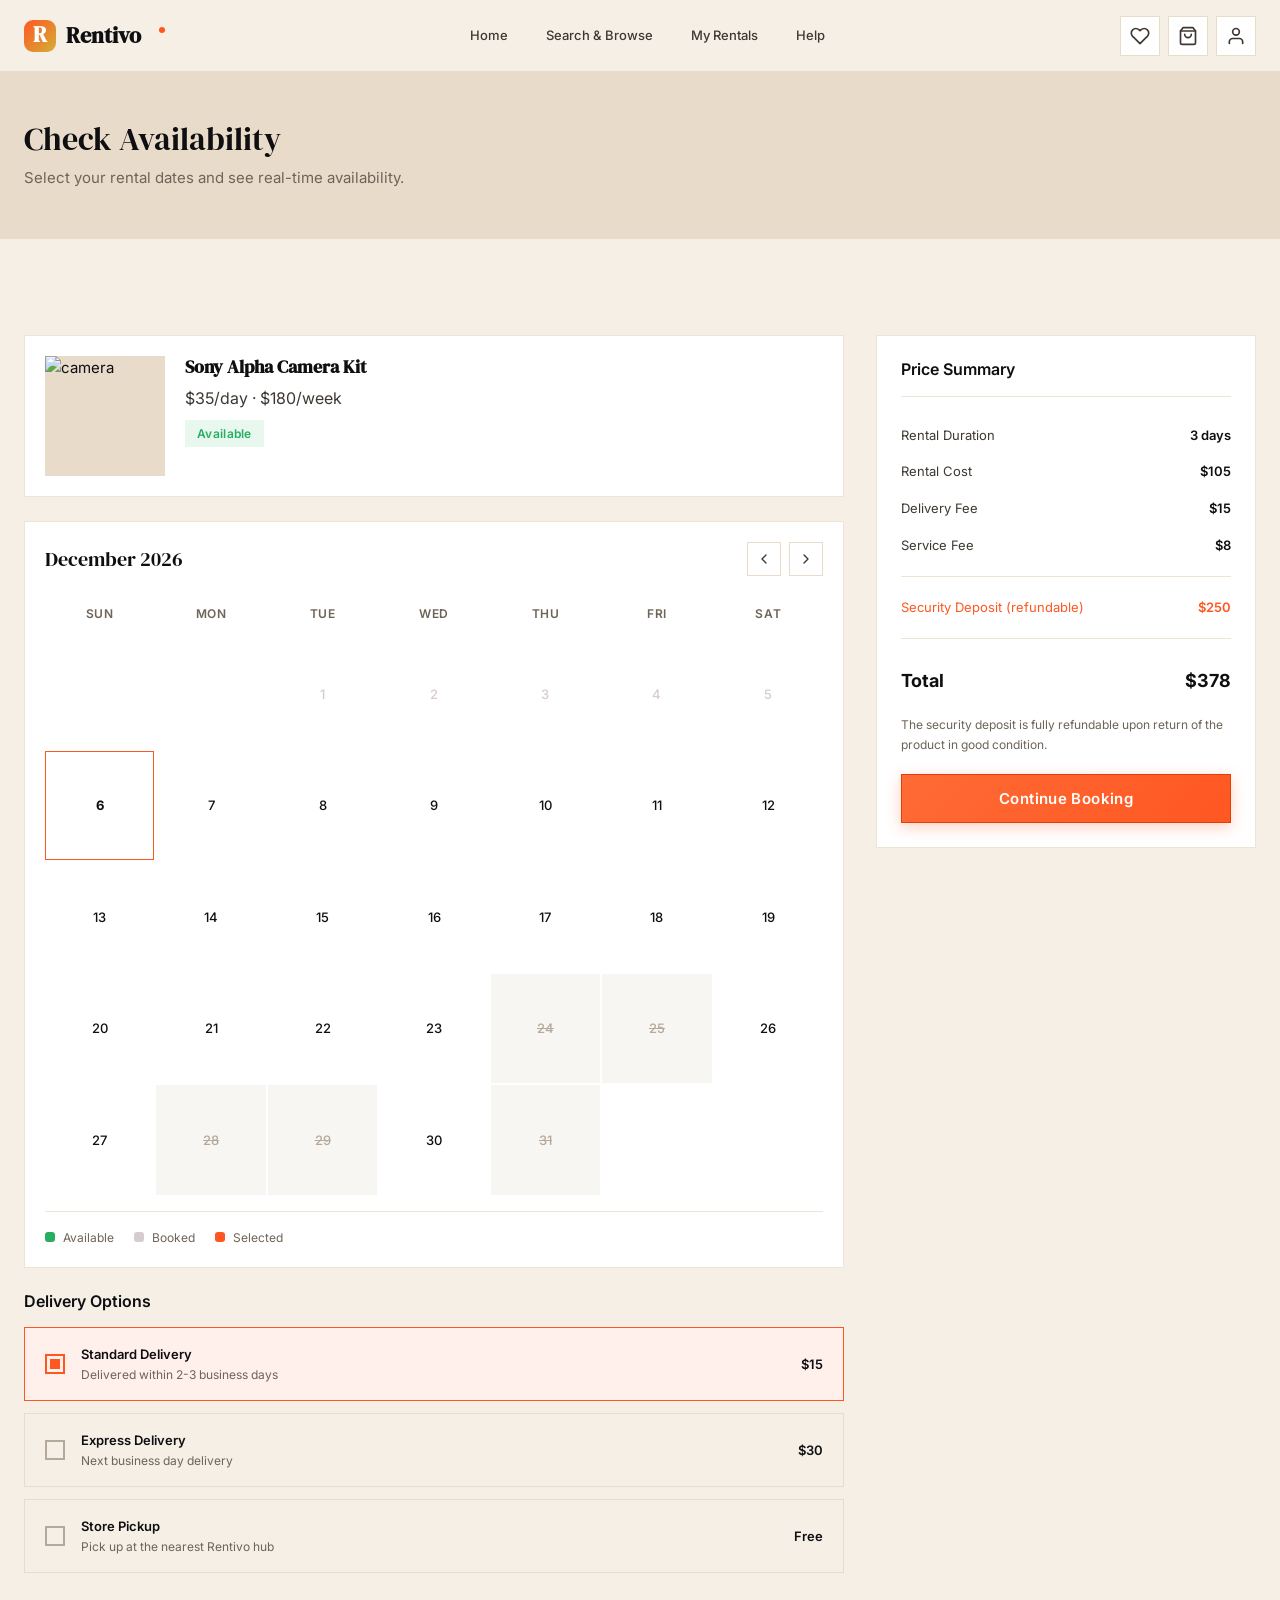
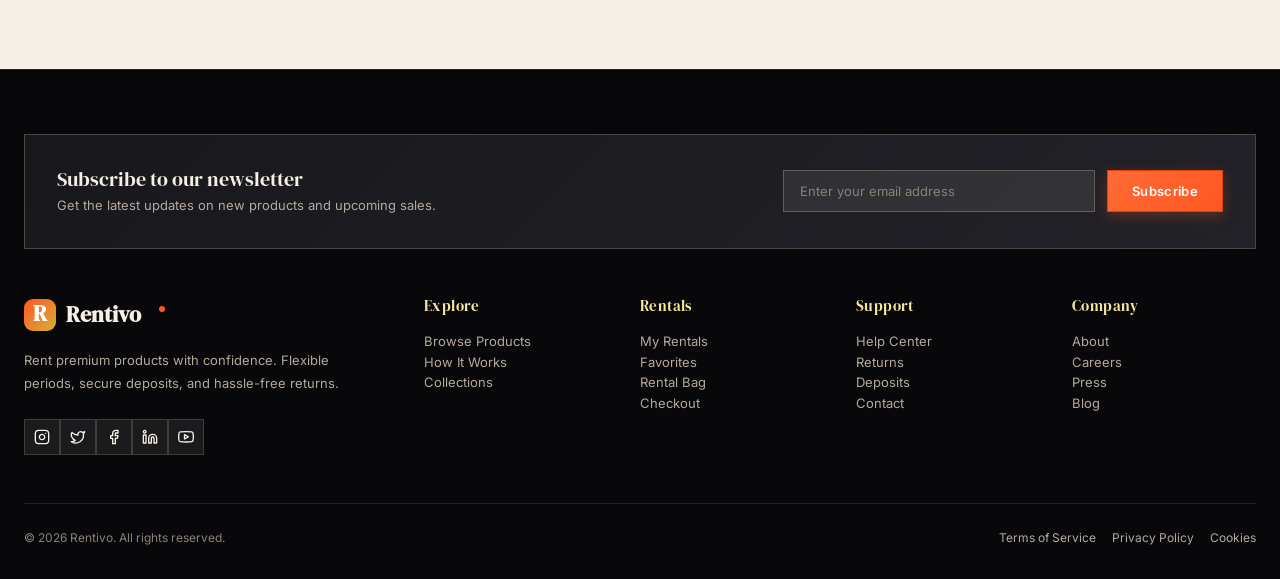
==== availability.html @ 4a952e3f "firstcreated" ====
<!DOCTYPE html>
<html lang="en">
<head>
  <meta charset="UTF-8">
  <meta name="viewport" content="width=device-width, initial-scale=1.0">
  <meta name="description" content="Check product availability and select your rental dates on Rentivo.">
  <title>Check Availability — Rentivo</title>
  <link rel="icon" type="image/svg+xml" href="assets/images/favicon.svg">
  <link rel="stylesheet" href="assets/css/style.css">
  <link rel="stylesheet" href="assets/css/dark-mode.css">
  <link rel="stylesheet" href="assets/css/rtl.css">
</head>
<body data-page="availability">

  <header class="header" id="mainHeader">
    <div class="container header__inner">
      <a href="index.html" class="header__logo" id="headerLogo"></a>
      <nav class="header__nav">
        <a href="index.html" class="header__nav-link">Home</a>
        <a href="browse.html" class="header__nav-link">Search & Browse</a>
        <a href="my-rentals.html" class="header__nav-link">My Rentals</a>
        <a href="help.html" class="header__nav-link">Help</a>
      </nav>
      <div class="header__actions">
        <a href="favorites.html" class="header__action-btn" title="Favorites" id="headerFav"><span class="header__badge fav-count" style="display:none">0</span></a>
        <a href="cart.html" class="header__action-btn" title="Rental Bag" id="headerBag"><span class="header__badge bag-count" style="display:none">0</span></a>
        <a href="profile.html" class="header__action-btn" title="Profile" id="headerProfile"></a>
        <button class="header__mobile-toggle" id="mobileMenuToggle"></button>
      </div>
    </div>
  </header>

  <div class="mobile-menu" id="mobileMenu">
    <nav class="mobile-menu__nav">
      <a href="index.html" class="mobile-menu__link">
        <span class="mobile-menu__icon" id="mobNavHome"></span> Home
      </a>
      <a href="browse.html" class="mobile-menu__link">
        <span class="mobile-menu__icon" id="mobNavBrowse"></span> Search & Browse
      </a>
      <a href="my-rentals.html" class="mobile-menu__link">
        <span class="mobile-menu__icon" id="mobNavRentals"></span> My Rentals
      </a>
      <a href="favorites.html" class="mobile-menu__link">
        <span class="mobile-menu__icon" id="mobNavFav"></span> Favorites
        <span class="mobile-menu__badge fav-count" style="display:none">0</span>
      </a>
      <a href="cart.html" class="mobile-menu__link">
        <span class="mobile-menu__icon" id="mobNavCart"></span> Rental Bag
        <span class="mobile-menu__badge bag-count" style="display:none">0</span>
      </a>
      <a href="help.html" class="mobile-menu__link">
        <span class="mobile-menu__icon" id="mobNavHelp"></span> Help
      </a>
    </nav>
    <div class="mobile-menu__divider"></div>
    <div class="mobile-menu__footer">
      <a href="profile.html" class="btn btn--outline btn--full mobile-menu__action-btn">
        <span id="mobBtnProfile"></span> My Account
      </a>
      <div class="mobile-menu__quick-actions">
        <a href="favorites.html" class="btn btn--secondary btn--full mobile-menu__action-btn">
          <span id="mobBtnFav"></span> Favorites
        </a>
        <a href="cart.html" class="btn btn--primary btn--full mobile-menu__action-btn">
          <span id="mobBtnBag"></span> Rental Bag
        </a>
      </div>
    </div>
  </div>

  <div class="search-overlay" id="searchOverlay">
    <div class="search-overlay__content">
      <div class="search-overlay__input-wrap">
        <span id="searchIcon"></span>
        <input type="text" placeholder="Search products..." class="search-overlay__input">
        <button data-search-close id="searchClose"></button>
      </div>
      <div class="search-overlay__results"></div>
    </div>
  </div>

  <section class="page-title-section">
    <div class="container">
      <h1 class="page-title">Check Availability</h1>
      <p class="page-subtitle">Select your rental dates and see real-time availability.</p>
    </div>
  </section>

  <section class="section-padding">
    <div class="container">
      <div class="availability-layout">
        <div>
          <!-- Selected Product -->
          <div class="availability-product">
            <div class="availability-product__image" id="avProductImage"></div>
            <div class="availability-product__info">
              <h2 class="availability-product__name">Sony Alpha Camera Kit</h2>
              <p class="availability-product__price">$35/day · $180/week</p>
              <span class="badge badge--available" style="margin-top: var(--space-2);">Available</span>
            </div>
          </div>

          <!-- Calendar -->
          <div class="calendar" id="availabilityCalendar"></div>

          <!-- Delivery Options -->
          <div style="margin-top: var(--space-6);">
            <h3 style="font-family: var(--font-body); font-size: var(--fs-md); font-weight: 600; margin-bottom: var(--space-4);">Delivery Options</h3>
            <div class="delivery-options">
              <div class="delivery-option-card active" onclick="this.parentElement.querySelectorAll('.delivery-option-card').forEach(c=>c.classList.remove('active')); this.classList.add('active');">
                <div class="delivery-option-card__radio"></div>
                <div class="delivery-option-card__info">
                  <div class="delivery-option-card__name">Standard Delivery</div>
                  <div class="delivery-option-card__desc">Delivered within 2-3 business days</div>
                </div>
                <div class="delivery-option-card__price">$15</div>
              </div>
              <div class="delivery-option-card" onclick="this.parentElement.querySelectorAll('.delivery-option-card').forEach(c=>c.classList.remove('active')); this.classList.add('active');">
                <div class="delivery-option-card__radio"></div>
                <div class="delivery-option-card__info">
                  <div class="delivery-option-card__name">Express Delivery</div>
                  <div class="delivery-option-card__desc">Next business day delivery</div>
                </div>
                <div class="delivery-option-card__price">$30</div>
              </div>
              <div class="delivery-option-card" onclick="this.parentElement.querySelectorAll('.delivery-option-card').forEach(c=>c.classList.remove('active')); this.classList.add('active');">
                <div class="delivery-option-card__radio"></div>
                <div class="delivery-option-card__info">
                  <div class="delivery-option-card__name">Store Pickup</div>
                  <div class="delivery-option-card__desc">Pick up at the nearest Rentivo hub</div>
                </div>
                <div class="delivery-option-card__price">Free</div>
              </div>
            </div>
          </div>
        </div>

        <!-- Price Summary -->
        <div class="price-summary">
          <h3 class="price-summary__title">Price Summary</h3>
          <div class="price-summary__row">
            <span class="price-summary__row--label">Rental Duration</span>
            <span class="price-summary__row--value" id="avDuration">3 days</span>
          </div>
          <div class="price-summary__row">
            <span class="price-summary__row--label">Rental Cost</span>
            <span class="price-summary__row--value" id="avRental">$105</span>
          </div>
          <div class="price-summary__row">
            <span class="price-summary__row--label">Delivery Fee</span>
            <span class="price-summary__row--value">$15</span>
          </div>
          <div class="price-summary__row">
            <span class="price-summary__row--label">Service Fee</span>
            <span class="price-summary__row--value">$8</span>
          </div>
          <div class="price-summary__divider"></div>
          <div class="price-summary__row price-summary__row--deposit">
            <span>Security Deposit (refundable)</span>
            <span class="price-summary__row--value" id="avDeposit">$250</span>
          </div>
          <div class="price-summary__divider"></div>
          <div class="price-summary__row price-summary__row--total">
            <span>Total</span>
            <span id="avTotal">$378</span>
          </div>
          <p class="price-summary__note">The security deposit is fully refundable upon return of the product in good condition.</p>
          <a href="booking.html" class="btn btn--primary btn--full btn--lg">Continue Booking</a>
        </div>
      </div>
    </div>
  </section>

  <footer class="footer">
    <div class="container">
      <div class="footer__newsletter">
        <div>
          <h3 class="footer__newsletter-title">Subscribe to our newsletter</h3>
          <p class="footer__newsletter-text">Get the latest updates on new products and upcoming sales.</p>
        </div>
        <form class="footer__newsletter-form" onsubmit="handleNewsletterSubmit(event)">
          <input type="email" class="footer__newsletter-input" id="newsletterEmail" placeholder="Enter your email address" required>
          <button type="submit" class="btn btn--primary">Subscribe</button>
        </form>
      </div>

      <div class="footer__grid">
        <div class="footer__brand-col">
          <div class="footer__logo-text" id="footerLogo"></div>
          <p class="footer__tagline">Rent premium products with confidence. Flexible periods, secure deposits, and hassle-free returns.</p>
          <div class="footer__socials">
            <a href="#" class="footer__social-btn" aria-label="Instagram" id="socialInstagram"></a>
            <a href="#" class="footer__social-btn" aria-label="Twitter" id="socialTwitter"></a>
            <a href="#" class="footer__social-btn" aria-label="Facebook" id="socialFacebook"></a>
            <a href="#" class="footer__social-btn" aria-label="LinkedIn" id="socialLinkedin"></a>
            <a href="#" class="footer__social-btn" aria-label="YouTube" id="socialYoutube"></a>
          </div>
        </div>
        <div>
          <h4 class="footer__col-title">Explore</h4>
          <div class="footer__links">
            <a href="browse.html" class="footer__link">Browse Products</a>
            <a href="index.html" class="footer__link">How It Works</a>
            <a href="index.html" class="footer__link">Collections</a>
          </div>
        </div>
        <div>
          <h4 class="footer__col-title">Rentals</h4>
          <div class="footer__links">
            <a href="my-rentals.html" class="footer__link">My Rentals</a>
            <a href="favorites.html" class="footer__link">Favorites</a>
            <a href="cart.html" class="footer__link">Rental Bag</a>
            <a href="checkout.html" class="footer__link">Checkout</a>
          </div>
        </div>
        <div>
          <h4 class="footer__col-title">Support</h4>
          <div class="footer__links">
            <a href="help.html" class="footer__link">Help Center</a>
            <a href="help.html" class="footer__link">Returns</a>
            <a href="help.html" class="footer__link">Deposits</a>
            <a href="help.html" class="footer__link">Contact</a>
          </div>
        </div>
        <div>
          <h4 class="footer__col-title">Company</h4>
          <div class="footer__links">
            <a href="#" class="footer__link">About</a>
            <a href="#" class="footer__link">Careers</a>
            <a href="#" class="footer__link">Press</a>
            <a href="#" class="footer__link">Blog</a>
          </div>
        </div>
      </div>
      <div class="footer__bottom">
        <span>&copy; 2026 Rentivo. All rights reserved.</span>
        <div class="footer__bottom-links">
          <a href="#">Terms of Service</a>
          <a href="#">Privacy Policy</a>
          <a href="#">Cookies</a>
        </div>
      </div>
    </div>
  </footer>

  <script src="assets/js/main.js"></script>
  <script>
    document.getElementById('headerLogo').innerHTML = getRentivoLogo();
    document.getElementById('headerFav').insertAdjacentHTML('afterbegin', ICONS.heart);
    document.getElementById('headerBag').insertAdjacentHTML('afterbegin', ICONS.bag);
    document.getElementById('headerProfile').innerHTML = ICONS.user;
    document.getElementById('mobileMenuToggle').innerHTML = ICONS.menu;
    document.getElementById('searchIcon').innerHTML = ICONS.search;
    document.getElementById('searchClose').innerHTML = ICONS.x;
    document.getElementById('footerLogo').innerHTML = getRentivoLogo(true);
    const socInsta = document.getElementById('socialInstagram'); if(socInsta) socInsta.innerHTML = ICONS.instagram;
    const socTwit = document.getElementById('socialTwitter'); if(socTwit) socTwit.innerHTML = ICONS.twitter;
    const socFb = document.getElementById('socialFacebook'); if(socFb) socFb.innerHTML = ICONS.facebook;
    const socLinked = document.getElementById('socialLinkedin'); if(socLinked) socLinked.innerHTML = ICONS.linkedin;
    const socYt = document.getElementById('socialYoutube'); if(socYt) socYt.innerHTML = ICONS.youtube;
    document.getElementById('avProductImage').innerHTML = getProductSVG('camera', 120);
  </script>
</body>
</html>
---- assets/css/style.css ----
/* ============================================
   RENTIVO — Product Rental Platform
   Design System & Complete Styles
   ============================================ */

/* ── Google Fonts ── */
@import url('https://fonts.googleapis.com/css2?family=DM+Serif+Display:ital@0;1&family=Inter:wght@300;400;500;600;700;800&display=swap');

/* ── CSS Custom Properties ── */
:root {
  /* ── 1. CARDBOARD (Kraft Paper / Warm Sand Tones) ── */
  --cardboard: #d8c3a5;
  --cardboard-light: #f5efe6;
  --cardboard-medium: #e8dbc9;
  --cardboard-dark: #bca484;
  --cardboard-accent: #9d8360;

  /* ── 2. GOLD (Luxury Metallic Gold & Warm Accents) ── */
  --gold: #d4af37;
  --gold-light: #f7e69f;
  --gold-medium: #e5c158;
  --gold-dark: #b8860b;
  --gold-soft: #fcf6e6;
  --gold-glow: rgba(212, 175, 55, 0.28);
  --gold-gradient: linear-gradient(135deg, #d4af37 0%, #f7e07b 50%, #b8860b 100%);

  /* ── 3. BLACK (Deep Onyx / Jet Obsidian Black) ── */
  --black: #0f0f12;
  --black-rich: #08080a;
  --black-soft: #18181c;
  --black-medium: #222228;
  --charcoal: #2c2c34;

  /* ── 4. ORANGE (Vibrant Rental Action & CTA Color) ── */
  --orange: #ff5722;
  --orange-light: #ff784e;
  --orange-dark: #e03e0b;
  --orange-soft: #fff0eb;
  --orange-glow: rgba(255, 87, 34, 0.28);
  --orange-gradient: linear-gradient(135deg, #ff6b35 0%, #ff5722 100%);

  /* ── Legacy Mappings (Maintains complete site architecture) ── */
  --navy: var(--black);
  --navy-light: var(--black-soft);
  --navy-medium: var(--black-medium);
  --ink: var(--black-rich);

  --cream: var(--cardboard-medium);
  --cream-light: var(--cardboard-light);
  --sand: var(--cardboard);
  --sand-dark: var(--cardboard-dark);

  --violet: var(--orange);
  --violet-light: var(--orange-light);
  --violet-muted: var(--gold);
  --violet-soft: var(--orange-soft);
  --indigo: var(--orange-dark);

  /* Supporting */
  --gray-50: #f8f6f3;
  --gray-100: #efeae4;
  --gray-200: #e5ded6;
  --gray-300: #d6cbd0;
  --gray-400: #b5a99c;
  --gray-500: #8c8072;
  --gray-600: #665b4f;
  --gray-700: #4a4137;
  --gray-800: #2b251f;
  --gray-900: #141210;
  --off-white: #fefdfb;
  --white: #ffffff;

  /* Status */
  --success: #27ae60;
  --success-bg: #e8f8ef;
  --warning: #f39c12;
  --warning-bg: #fef9e7;
  --danger: #e74c3c;
  --danger-bg: #fdedec;
  --info: #3498db;
  --info-bg: #ebf5fb;

  /* Semantic */
  --bg-primary: var(--cardboard-light);
  --bg-secondary: #ffffff;
  --bg-card: #ffffff;
  --bg-header: rgba(245, 239, 230, 0.96);
  --bg-footer: var(--black-rich);
  --bg-input: #ffffff;
  --bg-hover: var(--cardboard-medium);
  --bg-badge: var(--gold-soft);
  --bg-overlay: rgba(15, 15, 18, 0.75);

  --text-primary: var(--black);
  --text-secondary: #3e3832;
  --text-muted: #6e6458;
  --text-light: #948878;
  --text-inverse: var(--cardboard-light);
  --text-accent: var(--orange);
  --text-gold: var(--gold-dark);

  --border-color: var(--cardboard-medium);
  --border-light: rgba(216, 195, 165, 0.45);
  --border-accent: var(--gold);
  --border-orange: var(--orange);

  /* Typography */
  --font-body: 'Inter', -apple-system, BlinkMacSystemFont, 'Segoe UI', sans-serif;
  --font-heading: 'DM Serif Display', 'Georgia', serif;

  --fs-xs: 0.75rem;
  --fs-sm: 0.8125rem;
  --fs-base: 0.9375rem;
  --fs-md: 1rem;
  --fs-lg: 1.125rem;
  --fs-xl: 1.25rem;
  --fs-2xl: 1.5rem;
  --fs-3xl: 2rem;
  --fs-4xl: 2.5rem;
  --fs-5xl: 3.25rem;
  --fs-6xl: 4rem;

  --fw-light: 300;
  --fw-regular: 400;
  --fw-medium: 500;
  --fw-semibold: 600;
  --fw-bold: 700;
  --fw-extrabold: 800;

  --lh-tight: 1.2;
  --lh-snug: 1.35;
  --lh-normal: 1.6;
  --lh-relaxed: 1.75;

  --ls-tight: -0.02em;
  --ls-normal: 0;
  --ls-wide: 0.025em;
  --ls-wider: 0.05em;

  /* Spacing */
  --space-1: 0.25rem;
  --space-2: 0.5rem;
  --space-3: 0.75rem;
  --space-4: 1rem;
  --space-5: 1.25rem;
  --space-6: 1.5rem;
  --space-8: 2rem;
  --space-10: 2.5rem;
  --space-12: 3rem;
  --space-16: 4rem;
  --space-20: 5rem;
  --space-24: 6rem;
  --space-32: 8rem;

  /* Layout */
  --container-max: 1280px;
  --container-narrow: 960px;
  --container-wide: 1440px;
  --header-height: 72px;
  --sidebar-width: 280px;

  /* Shadows */
  --shadow-xs: 0 1px 2px rgba(26, 31, 54, 0.04);
  --shadow-sm: 0 2px 4px rgba(26, 31, 54, 0.06);
  --shadow-md: 0 4px 12px rgba(26, 31, 54, 0.08);
  --shadow-lg: 0 8px 24px rgba(26, 31, 54, 0.1);
  --shadow-xl: 0 16px 48px rgba(26, 31, 54, 0.12);
  --shadow-card: 0 2px 8px rgba(26, 31, 54, 0.06);
  --shadow-card-hover: 0 8px 24px rgba(26, 31, 54, 0.12);
  --shadow-button: 0 2px 8px rgba(108, 92, 231, 0.25);

  /* Radii */
  --radius-sm: 0px;
  --radius-md: 0px;
  --radius-lg: 0px;
  --radius-xl: 0px;
  --radius-2xl: 0px;
  --radius-full: 0px;

  /* Transitions */
  --transition-fast: 150ms ease;
  --transition-base: 250ms ease;
  --transition-slow: 400ms ease;
  --transition-spring: 500ms cubic-bezier(0.34, 1.56, 0.64, 1);

  /* Z-Index */
  --z-dropdown: 100;
  --z-sticky: 200;
  --z-overlay: 300;
  --z-modal: 400;
  --z-toast: 500;
}

/* ── Reset ── */
*,
*::before,
*::after {
  margin: 0;
  padding: 0;
  box-sizing: border-box;
}

html {
  scroll-behavior: smooth;
  -webkit-text-size-adjust: 100%;
  font-size: 16px;
}

body {
  font-family: var(--font-body);
  font-size: var(--fs-base);
  font-weight: var(--fw-regular);
  line-height: var(--lh-normal);
  color: var(--text-primary);
  background-color: var(--bg-primary);
  -webkit-font-smoothing: antialiased;
  -moz-osx-font-smoothing: grayscale;
  overflow-x: hidden;
  min-height: 100vh;
}

img {
  max-width: 100%;
  height: auto;
  display: block;
}

a {
  color: inherit;
  text-decoration: none;
  transition: color var(--transition-fast);
}

ul, ol {
  list-style: none;
}

button {
  cursor: pointer;
  border: none;
  background: none;
  font-family: inherit;
  font-size: inherit;
  color: inherit;
}

input, select, textarea {
  font-family: inherit;
  font-size: inherit;
  color: inherit;
  border: none;
  outline: none;
  background: none;
}

h1, h2, h3, h4, h5, h6 {
  font-family: var(--font-heading);
  font-weight: var(--fw-regular);
  line-height: var(--lh-tight);
  color: var(--text-primary);
}

/* ── Utilities ── */
.container {
  width: 100%;
  max-width: var(--container-max);
  margin: 0 auto;
  padding: 0 var(--space-6);
}

.container--narrow {
  max-width: var(--container-narrow);
}

.container--wide {
  max-width: var(--container-wide);
}

.sr-only {
  position: absolute;
  width: 1px;
  height: 1px;
  padding: 0;
  margin: -1px;
  overflow: hidden;
  clip: rect(0, 0, 0, 0);
  border: 0;
}

.flex { display: flex; }
.flex-col { flex-direction: column; }
.flex-wrap { flex-wrap: wrap; }
.items-center { align-items: center; }
.items-start { align-items: flex-start; }
.items-end { align-items: flex-end; }
.justify-center { justify-content: center; }
.justify-between { justify-content: space-between; }
.justify-end { justify-content: flex-end; }
.gap-1 { gap: var(--space-1); }
.gap-2 { gap: var(--space-2); }
.gap-3 { gap: var(--space-3); }
.gap-4 { gap: var(--space-4); }
.gap-6 { gap: var(--space-6); }
.gap-8 { gap: var(--space-8); }

.text-center { text-align: center; }
.text-right { text-align: right; }

.section-padding {
  padding: var(--space-24) 0;
}

.section-title {
  font-size: var(--fs-3xl);
  margin-bottom: var(--space-3);
  letter-spacing: var(--ls-tight);
}

.section-subtitle {
  font-family: var(--font-body);
  font-size: var(--fs-lg);
  color: var(--text-secondary);
  font-weight: var(--fw-regular);
  max-width: 560px;
}

.section-header {
  margin-bottom: var(--space-12);
}

.section-header.text-center .section-subtitle {
  margin: 0 auto;
}

/* ── Buttons ── */
.btn {
  display: inline-flex;
  align-items: center;
  justify-content: center;
  gap: var(--space-2);
  padding: var(--space-3) var(--space-6);
  font-weight: var(--fw-semibold);
  font-size: var(--fs-sm);
  line-height: 1;
  border-radius: var(--radius-md);
  transition: all var(--transition-base);
  white-space: nowrap;
  letter-spacing: var(--ls-wide);
  text-transform: none;
  position: relative;
  overflow: hidden;
}

.btn--primary {
  background: var(--orange-gradient);
  color: var(--white);
  border: 1px solid var(--orange-dark);
  box-shadow: 0 4px 14px var(--orange-glow);
}

.btn--primary:hover {
  background: linear-gradient(135deg, #ff784e 0%, #e03e0b 100%);
  transform: translateY(-1px);
  box-shadow: 0 6px 20px rgba(255, 87, 34, 0.4);
}

.btn--secondary {
  background: var(--black);
  color: var(--cardboard-light);
  border: 1px solid var(--black-medium);
}

.btn--secondary:hover {
  background: var(--black-soft);
  color: var(--gold-light);
  border-color: var(--gold);
  transform: translateY(-1px);
}

.btn--gold {
  background: var(--gold-gradient);
  color: var(--black-rich);
  border: 1px solid var(--gold-dark);
  font-weight: var(--fw-bold);
  box-shadow: 0 4px 14px var(--gold-glow);
}

.btn--gold:hover {
  background: linear-gradient(135deg, #f7e07b 0%, #d4af37 100%);
  transform: translateY(-1px);
  box-shadow: 0 6px 20px rgba(212, 175, 55, 0.4);
}

.btn--orange {
  background: var(--orange);
  color: var(--white);
  border: 1px solid var(--orange-dark);
  box-shadow: 0 4px 14px var(--orange-glow);
}

.btn--orange:hover {
  background: var(--orange-dark);
  transform: translateY(-1px);
}

.btn--cardboard {
  background: var(--cardboard);
  color: var(--black);
  border: 1px solid var(--cardboard-dark);
}

.btn--cardboard:hover {
  background: var(--cardboard-medium);
  border-color: var(--gold);
}

.btn--black {
  background: var(--black);
  color: var(--white);
}

.btn--black:hover {
  background: var(--black-soft);
  color: var(--gold-light);
}

.btn--outline {
  background: transparent;
  color: var(--black);
  border: 1.5px solid var(--border-color);
}

.btn--outline:hover {
  border-color: var(--orange);
  color: var(--orange);
  background: var(--orange-soft);
}

.btn--ghost {
  background: transparent;
  color: var(--text-secondary);
}

.btn--ghost:hover {
  background: var(--bg-hover);
  color: var(--text-primary);
}

.btn--cream {
  background: var(--cardboard-medium);
  color: var(--black);
  border: 1px solid var(--cardboard-dark);
}

.btn--cream:hover {
  background: var(--cardboard);
  border-color: var(--gold);
}

.btn--lg {
  padding: var(--space-4) var(--space-8);
  font-size: var(--fs-base);
  border-radius: var(--radius-lg);
}

.btn--sm {
  padding: var(--space-2) var(--space-4);
  font-size: var(--fs-xs);
}

.btn--icon {
  width: 42px;
  height: 42px;
  padding: 0;
  border-radius: var(--radius-md);
}

.btn--icon svg {
  width: 20px;
  height: 20px;
}

.btn--full {
  width: 100%;
}

/* ── Badges ── */
.badge {
  display: inline-flex;
  align-items: center;
  gap: var(--space-1);
  padding: var(--space-1) var(--space-3);
  font-size: var(--fs-xs);
  font-weight: var(--fw-semibold);
  border-radius: var(--radius-full);
  letter-spacing: var(--ls-wide);
  white-space: nowrap;
}

.badge--gold {
  background: var(--gold-soft);
  color: var(--gold-dark);
  border: 1px solid rgba(212, 175, 55, 0.3);
}

.badge--orange {
  background: var(--orange-soft);
  color: var(--orange-dark);
  border: 1px solid rgba(255, 87, 34, 0.2);
}

.badge--cardboard {
  background: var(--cardboard-medium);
  color: var(--black);
  border: 1px solid var(--cardboard-dark);
}

.badge--black {
  background: var(--black);
  color: var(--gold-light);
}

.badge--available {
  background: var(--success-bg);
  color: var(--success);
}

.badge--booked {
  background: var(--danger-bg);
  color: var(--danger);
}

.badge--pending {
  background: var(--warning-bg);
  color: var(--warning);
}

.badge--violet {
  background: var(--violet-soft);
  color: var(--violet);
}

.badge--navy {
  background: var(--navy);
  color: var(--cream-light);
}

/* Status badges */
.badge--reserved { background: var(--info-bg); color: var(--info); }
.badge--preparing { background: var(--warning-bg); color: var(--warning); }
.badge--ready { background: var(--success-bg); color: var(--success); }
.badge--in-transit { background: #e8f0fe; color: #1967d2; }
.badge--active { background: var(--success-bg); color: var(--success); }
.badge--due-soon { background: var(--warning-bg); color: var(--warning); }
.badge--returned { background: var(--gray-100); color: var(--gray-600); }
.badge--cancelled { background: var(--danger-bg); color: var(--danger); }

/* ── Forms ── */
.form-group {
  display: flex;
  flex-direction: column;
  gap: var(--space-2);
}

.form-label {
  font-size: var(--fs-sm);
  font-weight: var(--fw-semibold);
  color: var(--text-primary);
}

.form-input,
.form-select {
  width: 100%;
  padding: var(--space-3) var(--space-4);
  background: var(--bg-input);
  border: 1.5px solid var(--border-color);
  border-radius: var(--radius-md);
  font-size: var(--fs-base);
  transition: border-color var(--transition-fast), box-shadow var(--transition-fast);
  color: var(--text-primary);
}

.form-input:focus,
.form-select:focus {
  border-color: var(--violet);
  box-shadow: 0 0 0 3px rgba(108, 92, 231, 0.1);
}

.form-input::placeholder {
  color: var(--text-light);
}

.form-select {
  appearance: none;
  background-image: url("data:image/svg+xml,%3Csvg xmlns='http://www.w3.org/2000/svg' width='12' height='12' viewBox='0 0 24 24' fill='none' stroke='%23868e96' stroke-width='2' stroke-linecap='round' stroke-linejoin='round'%3E%3Cpolyline points='6 9 12 15 18 9'%3E%3C/polyline%3E%3C/svg%3E");
  background-repeat: no-repeat;
  background-position: right 12px center;
  padding-right: 36px;
  cursor: pointer;
}

.form-textarea {
  width: 100%;
  padding: var(--space-3) var(--space-4);
  background: var(--bg-input);
  border: 1.5px solid var(--border-color);
  border-radius: var(--radius-md);
  font-size: var(--fs-base);
  resize: vertical;
  min-height: 100px;
  transition: border-color var(--transition-fast), box-shadow var(--transition-fast);
}

.form-textarea:focus {
  border-color: var(--violet);
  box-shadow: 0 0 0 3px rgba(108, 92, 231, 0.1);
}

/* ── Cards ── */
.card {
  background: var(--bg-card);
  border-radius: var(--radius-lg);
  border: 1px solid var(--border-light);
  overflow: hidden;
  transition: box-shadow var(--transition-base), transform var(--transition-base);
}

.card:hover {
  box-shadow: var(--shadow-card-hover);
}

.card-body {
  padding: var(--space-5);
}

/* ── Product Card ── */
.product-card {
  background: var(--bg-card);
  border-radius: var(--radius-lg);
  border: 1px solid var(--border-light);
  overflow: hidden;
  transition: box-shadow var(--transition-base), transform var(--transition-base);
  position: relative;
}

.product-card:hover {
  box-shadow: var(--shadow-card-hover);
  transform: translateY(-3px);
}

.product-card__image {
  position: relative;
  aspect-ratio: 4/3;
  overflow: hidden;
  background: var(--cream);
}

.product-card__image img {
  width: 100%;
  height: 100%;
  object-fit: cover;
  transition: transform var(--transition-slow);
}

.product-card:hover .product-card__image img {
  transform: scale(1.05);
}

.product-card__favorite {
  position: absolute;
  top: var(--space-3);
  right: var(--space-3);
  width: 36px;
  height: 36px;
  border-radius: var(--radius-full);
  background: rgba(255, 255, 255, 0.9);
  backdrop-filter: blur(4px);
  display: flex;
  align-items: center;
  justify-content: center;
  cursor: pointer;
  transition: all var(--transition-fast);
  z-index: 2;
  border: none;
}

.product-card__favorite:hover {
  background: var(--white);
  transform: scale(1.1);
}

.product-card__favorite svg {
  width: 18px;
  height: 18px;
  stroke: var(--gray-600);
  fill: none;
  transition: all var(--transition-fast);
}

.product-card__favorite.active svg {
  fill: var(--danger);
  stroke: var(--danger);
}

.product-card__badge {
  position: absolute;
  top: var(--space-3);
  left: var(--space-3);
  z-index: 2;
}

.product-card__body {
  padding: var(--space-4) var(--space-5);
}

.product-card__name {
  font-family: var(--font-body);
  font-size: var(--fs-md);
  font-weight: var(--fw-semibold);
  margin-bottom: var(--space-1);
  color: var(--text-primary);
}

.product-card__desc {
  font-size: var(--fs-sm);
  color: var(--text-muted);
  margin-bottom: var(--space-3);
  line-height: var(--lh-snug);
  display: -webkit-box;
  -webkit-line-clamp: 2;
  -webkit-box-orient: vertical;
  overflow: hidden;
}

.product-card__pricing {
  display: flex;
  align-items: baseline;
  gap: var(--space-3);
  margin-bottom: var(--space-3);
}

.product-card__price {
  font-size: var(--fs-lg);
  font-weight: var(--fw-bold);
  color: var(--navy);
}

.product-card__price-unit {
  font-size: var(--fs-xs);
  color: var(--text-muted);
  font-weight: var(--fw-regular);
}

.product-card__weekly {
  font-size: var(--fs-xs);
  color: var(--text-muted);
}

.product-card__meta {
  display: flex;
  align-items: center;
  justify-content: space-between;
  padding-top: var(--space-3);
  border-top: 1px solid var(--border-light);
}

.product-card__rating {
  display: flex;
  align-items: center;
  gap: var(--space-1);
  font-size: var(--fs-sm);
  color: var(--text-secondary);
}

.product-card__rating svg {
  width: 14px;
  height: 14px;
  fill: var(--warning);
}

.product-card__availability {
  font-size: var(--fs-xs);
  font-weight: var(--fw-semibold);
  color: var(--success);
}

.product-card__availability.unavailable {
  color: var(--danger);
}

.product-card__actions {
  padding: 0 var(--space-5) var(--space-5);
}

.product-card__actions .btn {
  width: 100%;
}

/* ── Header ── */
.header {
  position: sticky;
  top: 0;
  z-index: var(--z-sticky);
  background: var(--bg-header);
  backdrop-filter: blur(12px);
  border-bottom: 1px solid var(--border-light);
  height: var(--header-height);
  transition: background var(--transition-base), box-shadow var(--transition-base);
}

.header.scrolled {
  box-shadow: var(--shadow-sm);
}

.header__inner {
  display: flex;
  align-items: center;
  justify-content: space-between;
  height: 100%;
  gap: var(--space-8);
}

.header__logo {
  display: flex;
  align-items: center;
  gap: var(--space-2);
  flex-shrink: 0;
}

.header__logo-text {
  font-family: var(--font-heading);
  font-size: var(--fs-2xl);
  color: var(--navy);
  letter-spacing: var(--ls-tight);
}

.header__nav {
  display: flex;
  align-items: center;
  gap: var(--space-1);
}

.header__nav-link {
  padding: var(--space-2) var(--space-4);
  font-size: var(--fs-sm);
  font-weight: var(--fw-medium);
  color: var(--text-secondary);
  border-radius: 0px;
  border: 1px solid transparent;
  transition: all var(--transition-fast);
  white-space: nowrap;
}

.header__nav-link:hover {
  color: var(--black);
  border-color: var(--cardboard-dark);
  background: var(--cardboard-medium);
}

.header__nav-link.active {
  color: var(--orange);
  background: var(--orange-soft);
  border: 1px solid var(--orange);
  font-weight: var(--fw-semibold);
}

.header__actions {
  display: flex;
  align-items: center;
  gap: var(--space-2);
}

.header__action-btn {
  width: 40px;
  height: 40px;
  border-radius: var(--radius-md);
  border: 1px solid var(--border-color);
  display: flex;
  align-items: center;
  justify-content: center;
  color: var(--text-secondary);
  transition: all var(--transition-fast);
  position: relative;
  background: var(--bg-secondary);
}

.header__action-btn:hover {
  background: var(--bg-hover);
  color: var(--text-primary);
  border-color: var(--cardboard-dark);
}

.header__action-btn svg {
  width: 20px;
  height: 20px;
}

.header__badge {
  position: absolute;
  top: 4px;
  right: 4px;
  width: 18px;
  height: 18px;
  border-radius: var(--radius-full);
  background: var(--violet);
  color: var(--white);
  font-size: 10px;
  font-weight: var(--fw-bold);
  display: flex;
  align-items: center;
  justify-content: center;
  border: 2px solid var(--white);
}

.header__mobile-toggle {
  display: none;
  width: 40px;
  height: 40px;
  align-items: center;
  justify-content: center;
  border-radius: var(--radius-md);
  color: var(--text-primary);
}

.header__mobile-toggle svg {
  width: 22px;
  height: 22px;
}

/* Mobile Menu */
.mobile-menu {
  display: none;
  position: fixed;
  top: var(--header-height);
  left: 0;
  right: 0;
  bottom: 0;
  background: var(--bg-card);
  z-index: var(--z-overlay);
  padding: var(--space-6);
  overflow-y: auto;
  transform: translateX(100%);
  transition: transform var(--transition-base);
  box-shadow: var(--shadow-xl);
}

.mobile-menu.open {
  transform: translateX(0);
}

.mobile-menu__nav {
  display: flex;
  flex-direction: column;
  gap: var(--space-2);
}

.mobile-menu__link {
  display: flex;
  align-items: center;
  gap: var(--space-3);
  padding: var(--space-3.5) var(--space-4);
  font-size: var(--fs-md);
  font-weight: var(--fw-medium);
  color: var(--text-primary);
  border-radius: var(--radius-md);
  border: 1px solid transparent;
  transition: all var(--transition-fast);
}

.mobile-menu__link:hover {
  background: var(--bg-hover);
  border-color: var(--border-color);
}

.mobile-menu__link.active {
  background: var(--orange-soft);
  color: var(--orange);
  border: 1px solid var(--orange);
  font-weight: var(--fw-semibold);
}

.mobile-menu__icon {
  display: inline-flex;
  align-items: center;
  justify-content: center;
  color: var(--text-secondary);
}

.mobile-menu__link.active .mobile-menu__icon {
  color: var(--orange);
}

.mobile-menu__link svg {
  width: 20px;
  height: 20px;
  stroke-width: 2;
}

.mobile-menu__badge {
  margin-left: auto;
  background: var(--orange);
  color: var(--white);
  font-size: var(--fs-xs);
  font-weight: var(--fw-bold);
  padding: 2px 8px;
  border-radius: var(--radius-full);
}

.mobile-menu__divider {
  height: 1px;
  background: var(--border-color);
  margin: var(--space-5) 0;
}

.mobile-menu__footer {
  display: flex;
  flex-direction: column;
  gap: var(--space-3);
}

.mobile-menu__quick-actions {
  display: grid;
  grid-template-columns: 1fr 1fr;
  gap: var(--space-3);
}

.mobile-menu__action-btn {
  display: flex;
  align-items: center;
  justify-content: center;
  gap: var(--space-2);
}

.mobile-menu__action-btn svg {
  width: 18px;
  height: 18px;
  stroke-width: 2;
}

/* Search Overlay */
.search-overlay {
  position: fixed;
  top: 0;
  left: 0;
  right: 0;
  bottom: 0;
  background: var(--bg-overlay);
  z-index: var(--z-modal);
  display: flex;
  align-items: flex-start;
  justify-content: center;
  padding-top: 120px;
  opacity: 0;
  visibility: hidden;
  transition: all var(--transition-base);
}

.search-overlay.open {
  opacity: 1;
  visibility: visible;
}

.search-overlay__content {
  background: var(--bg-secondary);
  border-radius: var(--radius-xl);
  padding: var(--space-6);
  width: 90%;
  max-width: 640px;
  transform: translateY(-20px);
  transition: transform var(--transition-base);
  box-shadow: var(--shadow-xl);
}

.search-overlay.open .search-overlay__content {
  transform: translateY(0);
}

.search-overlay__input-wrap {
  display: flex;
  align-items: center;
  gap: var(--space-3);
  padding: var(--space-3) var(--space-4);
  background: var(--gray-50);
  border-radius: var(--radius-md);
  border: 1.5px solid var(--border-color);
}

.search-overlay__input-wrap:focus-within {
  border-color: var(--violet);
}

.search-overlay__input-wrap svg {
  width: 20px;
  height: 20px;
  color: var(--text-muted);
  flex-shrink: 0;
}

.search-overlay__input {
  flex: 1;
  font-size: var(--fs-md);
  background: none;
}

.search-overlay__results {
  margin-top: var(--space-4);
  max-height: 320px;
  overflow-y: auto;
}

.search-result-item {
  display: flex;
  align-items: center;
  gap: var(--space-3);
  padding: var(--space-3) var(--space-4);
  border-radius: var(--radius-md);
  cursor: pointer;
  transition: background var(--transition-fast);
}

.search-result-item:hover {
  background: var(--bg-hover);
}

.search-result-item__image {
  width: 48px;
  height: 48px;
  border-radius: var(--radius-sm);
  background: var(--cream);
  overflow: hidden;
  flex-shrink: 0;
}

.search-result-item__image img {
  width: 100%;
  height: 100%;
  object-fit: cover;
}

.search-result-item__info {
  flex: 1;
}

.search-result-item__name {
  font-size: var(--fs-sm);
  font-weight: var(--fw-semibold);
}

.search-result-item__price {
  font-size: var(--fs-xs);
  color: var(--text-muted);
}

/* ── Hero Section ── */
.hero {
  padding: var(--space-20) 0 var(--space-16);
  background: linear-gradient(135deg, var(--cream-light) 0%, var(--cream) 50%, var(--violet-soft) 100%);
  position: relative;
  overflow: hidden;
}

.hero::before {
  content: '';
  position: absolute;
  top: -50%;
  right: -20%;
  width: 600px;
  height: 600px;
  background: radial-gradient(circle, rgba(108, 92, 231, 0.06) 0%, transparent 70%);
  border-radius: 50%;
}

.hero__inner {
  display: grid;
  grid-template-columns: 1fr 1fr;
  gap: var(--space-16);
  align-items: center;
}

.hero__content {
  max-width: 560px;
}

.hero__title {
  font-size: var(--fs-5xl);
  line-height: var(--lh-tight);
  margin-bottom: var(--space-6);
  color: var(--navy);
  letter-spacing: var(--ls-tight);
}

.hero__subtitle {
  font-size: var(--fs-lg);
  color: var(--text-secondary);
  line-height: var(--lh-relaxed);
  margin-bottom: var(--space-8);
  max-width: 480px;
}

.hero__actions {
  display: flex;
  gap: var(--space-4);
  flex-wrap: wrap;
}

.hero__visual {
  position: relative;
  display: flex;
  align-items: center;
  justify-content: center;
}

.hero__image-wrapper {
  position: relative;
  border-radius: var(--radius-2xl);
  overflow: hidden;
  box-shadow: var(--shadow-xl);
  max-width: 480px;
  width: 100%;
  aspect-ratio: 4/5;
  background: var(--cream);
}

.hero__image-wrapper svg {
  width: 100%;
  height: 100%;
}

/* Rental Search Panel */
.rental-search {
  background: var(--bg-secondary);
  border-radius: var(--radius-xl);
  padding: var(--space-8);
  box-shadow: var(--shadow-lg);
  margin-top: calc(-1 * var(--space-12));
  position: relative;
  z-index: 10;
  border: 1px solid var(--border-light);
}

.rental-search__title {
  font-family: var(--font-body);
  font-size: var(--fs-lg);
  font-weight: var(--fw-semibold);
  margin-bottom: var(--space-5);
  color: var(--text-primary);
}

.rental-search__form {
  display: grid;
  grid-template-columns: 2fr 1fr 1fr auto;
  gap: var(--space-4);
  align-items: end;
}

.rental-search__field {
  display: flex;
  flex-direction: column;
  gap: var(--space-2);
}

.rental-search__label {
  font-size: var(--fs-xs);
  font-weight: var(--fw-semibold);
  color: var(--text-muted);
  text-transform: uppercase;
  letter-spacing: var(--ls-wider);
}

/* ── Categories Section ── */
.categories-grid {
  display: grid;
  grid-template-columns: repeat(4, 1fr);
  gap: var(--space-5);
}

.category-tile {
  position: relative;
  border-radius: var(--radius-lg);
  border: 1.5px solid var(--border-color);
  overflow: hidden;
  min-height: 180px;
  display: flex;
  align-items: flex-end;
  padding: var(--space-5);
  text-align: left;
  transition: all var(--transition-base);
  cursor: pointer;
  background: var(--black-rich);
}

.category-tile:hover {
  border-color: var(--orange);
  box-shadow: var(--shadow-lg);
  transform: translateY(-3px);
}

.category-tile__bg {
  position: absolute;
  inset: 0;
}

.category-tile__bg img {
  width: 100%;
  height: 100%;
  object-fit: cover;
  transition: transform var(--transition-slow);
}

.category-tile:hover .category-tile__bg img {
  transform: scale(1.06);
}

.category-tile__overlay {
  position: absolute;
  inset: 0;
  background: linear-gradient(180deg, rgba(15, 15, 18, 0.15) 0%, rgba(15, 15, 18, 0.85) 100%);
  pointer-events: none;
}

.category-tile__content {
  position: relative;
  z-index: 2;
  color: #ffffff;
  width: 100%;
}

.category-tile__icon {
  width: 36px;
  height: 36px;
  border-radius: 0px;
  background: var(--orange);
  color: #ffffff;
  display: flex;
  align-items: center;
  justify-content: center;
  margin-bottom: var(--space-2);
  box-shadow: 0 2px 8px rgba(0,0,0,0.4);
}

.category-tile__icon svg {
  width: 18px;
  height: 18px;
}

.category-tile__name {
  font-family: var(--font-heading);
  font-size: var(--fs-xl);
  font-weight: var(--fw-bold);
  color: #ffffff !important;
  text-shadow: 0 2px 6px rgba(0,0,0,0.85);
  line-height: 1.2;
}

.category-tile__count {
  font-size: var(--fs-xs);
  color: #f5efe6 !important;
  opacity: 0.9;
  text-shadow: 0 1px 3px rgba(0,0,0,0.85);
  margin-top: var(--space-1);
}

/* ── Products Grid ── */
.products-grid {
  display: grid;
  grid-template-columns: repeat(4, 1fr);
  gap: var(--space-6);
}

.products-grid--3 {
  grid-template-columns: repeat(3, 1fr);
}

/* ── How It Works ── */
.how-it-works {
  background: var(--navy);
  color: var(--cream-light);
}

.how-it-works .section-title {
  color: var(--cream-light);
}

.how-it-works .section-subtitle {
  color: var(--sand);
}

.steps-grid {
  display: grid;
  grid-template-columns: repeat(4, 1fr);
  gap: var(--space-8);
  position: relative;
}

.steps-grid::before {
  content: '';
  position: absolute;
  top: 36px;
  left: 15%;
  right: 15%;
  height: 2px;
  background: linear-gradient(90deg, var(--violet-muted), var(--violet), var(--violet-muted));
  opacity: 0.3;
}

.step-card {
  text-align: center;
  position: relative;
  z-index: 1;
}

.step-card__number {
  width: 72px;
  height: 72px;
  border-radius: var(--radius-full);
  background: var(--violet);
  color: var(--white);
  display: flex;
  align-items: center;
  justify-content: center;
  font-size: var(--fs-2xl);
  font-weight: var(--fw-bold);
  margin: 0 auto var(--space-5);
  box-shadow: 0 4px 20px rgba(108, 92, 231, 0.4);
}

.step-card__title {
  font-family: var(--font-heading);
  font-size: var(--fs-xl);
  margin-bottom: var(--space-3);
  color: var(--cream-light);
}

.step-card__desc {
  font-size: var(--fs-sm);
  color: var(--sand);
  line-height: var(--lh-relaxed);
  max-width: 220px;
  margin: 0 auto;
}

/* ── Collections ── */
.collections-grid {
  display: grid;
  grid-template-columns: repeat(3, 1fr);
  gap: var(--space-6);
}

.collection-card {
  position: relative;
  border-radius: var(--radius-xl);
  overflow: hidden;
  aspect-ratio: 16/10;
  cursor: pointer;
  transition: transform var(--transition-base);
}

.collection-card:hover {
  transform: translateY(-3px);
}

.collection-card__bg {
  position: absolute;
  inset: 0;
  background: var(--cream);
}

.collection-card__bg svg {
  width: 100%;
  height: 100%;
}

.collection-card__overlay {
  position: absolute;
  inset: 0;
  background: linear-gradient(180deg, rgba(15, 15, 18, 0.1) 0%, rgba(15, 15, 18, 0.85) 100%);
  pointer-events: none;
}

.collection-card__content {
  position: absolute;
  bottom: 0;
  left: 0;
  right: 0;
  padding: var(--space-6);
  color: #ffffff !important;
  z-index: 2;
}

.collection-card__name {
  font-family: var(--font-heading);
  font-size: var(--fs-2xl);
  color: #ffffff !important;
  margin-bottom: var(--space-1);
  text-shadow: 0 2px 8px rgba(0, 0, 0, 0.85);
}

.collection-card__count {
  font-size: var(--fs-sm);
  color: #f5efe6 !important;
  opacity: 0.95;
  text-shadow: 0 1px 4px rgba(0, 0, 0, 0.85);
}

/* ── Trust Section ── */
.trust-section {
  background: var(--cream);
}

.trust-grid {
  display: grid;
  grid-template-columns: repeat(5, 1fr);
  gap: var(--space-8);
}

.trust-item {
  text-align: center;
}

.trust-item__icon {
  width: 52px;
  height: 52px;
  margin: 0 auto var(--space-4);
  display: flex;
  align-items: center;
  justify-content: center;
  border-radius: var(--radius-lg);
  background: var(--white);
  color: var(--violet);
  box-shadow: var(--shadow-sm);
}

.trust-item__icon svg {
  width: 24px;
  height: 24px;
}

.trust-item__title {
  font-family: var(--font-body);
  font-size: var(--fs-sm);
  font-weight: var(--fw-semibold);
  margin-bottom: var(--space-1);
}

.trust-item__desc {
  font-size: var(--fs-xs);
  color: var(--text-muted);
  line-height: var(--lh-normal);
}

/* ── Footer ── */
.footer {
  background: var(--bg-footer);
  color: var(--cardboard-light);
  padding: var(--space-16) 0 var(--space-8);
  border-top: 1px solid rgba(216, 195, 165, 0.15);
  width: 100%;
  box-sizing: border-box;
  overflow: hidden;
}

.footer__newsletter {
  background: linear-gradient(135deg, var(--black-soft) 0%, var(--black-medium) 100%);
  border: 1px solid rgba(216, 195, 165, 0.25);
  border-radius: var(--radius-xl);
  padding: var(--space-8) var(--space-8);
  margin-bottom: var(--space-12);
  display: flex;
  align-items: center;
  justify-content: space-between;
  gap: var(--space-6);
  flex-wrap: wrap;
}

.footer__newsletter-title {
  font-size: var(--fs-xl);
  color: var(--cardboard-light);
  margin-bottom: var(--space-1);
}

.footer__newsletter-text {
  color: var(--gray-400);
  font-size: var(--fs-sm);
  max-width: 440px;
}

.footer__newsletter-form {
  display: flex;
  gap: var(--space-3);
  flex: 1;
  max-width: 440px;
}

.footer__newsletter-input {
  flex: 1;
  padding: var(--space-3) var(--space-4);
  background: rgba(255, 255, 255, 0.08);
  border: 1px solid rgba(216, 195, 165, 0.3);
  border-radius: var(--radius-md);
  color: var(--cardboard-light);
  font-size: var(--fs-sm);
}

.footer__newsletter-input::placeholder {
  color: var(--gray-500);
}

.footer__newsletter-input:focus {
  border-color: var(--gold);
  background: rgba(255, 255, 255, 0.12);
  outline: none;
}

.footer__grid {
  display: grid;
  grid-template-columns: 2fr repeat(4, 1fr);
  gap: var(--space-8);
  margin-bottom: var(--space-12);
  width: 100%;
}

.footer__grid > div {
  min-width: 0;
}

.footer__brand-col {
  padding-right: var(--space-4);
  display: flex;
  flex-direction: column;
}

.footer__tagline {
  color: var(--gray-400);
  font-size: var(--fs-sm);
  margin: var(--space-4) 0;
  line-height: var(--lh-relaxed);
  max-width: 320px;
}

.footer__socials {
  display: flex;
  align-items: center;
  gap: var(--space-2.5);
  margin-top: var(--space-2);
}

.footer__social-btn {
  width: 36px;
  height: 36px;
  border-radius: var(--radius-full);
  background: rgba(255, 255, 255, 0.08);
  border: 1px solid rgba(216, 195, 165, 0.2);
  display: flex;
  align-items: center;
  justify-content: center;
  color: var(--cardboard-light);
  transition: all var(--transition-fast);
}

.footer__social-btn svg {
  width: 16px;
  height: 16px;
}

.footer__social-btn:hover {
  background: var(--orange);
  border-color: var(--orange);
  color: var(--white);
  transform: translateY(-2px);
  box-shadow: 0 4px 12px var(--orange-glow);
}

.footer__col-title {
  font-family: var(--font-heading);
  font-size: var(--fs-base);
  color: var(--gold-light);
  margin-bottom: var(--space-4);
  letter-spacing: var(--ls-wide);
}

.footer__links {
  display: flex;
  flex-direction: column;
  gap: var(--space-2.5);
}

.footer__link {
  color: var(--gray-400);
  font-size: var(--fs-sm);
  transition: color var(--transition-fast);
}

.footer__link:hover {
  color: var(--gold-light);
}

.footer__bottom {
  border-top: 1px solid rgba(216, 195, 165, 0.12);
  padding-top: var(--space-6);
  display: flex;
  align-items: center;
  justify-content: space-between;
  gap: var(--space-4);
  flex-wrap: wrap;
  font-size: var(--fs-xs);
  color: var(--gray-500);
}

.footer__payment-badges {
  display: flex;
  align-items: center;
  gap: var(--space-2);
}

.payment-badge {
  padding: var(--space-1) var(--space-2.5);
  background: rgba(255, 255, 255, 0.06);
  border: 1px solid rgba(216, 195, 165, 0.15);
  border-radius: var(--radius-sm);
  font-size: 0.7rem;
  font-weight: var(--fw-semibold);
  color: var(--cardboard);
  letter-spacing: var(--ls-wide);
}

.footer__bottom-links {
  display: flex;
  gap: var(--space-4);
}

.footer__bottom-links a {
  color: var(--gray-400);
  transition: color var(--transition-fast);
}

.footer__bottom-links a:hover {
  color: var(--gold-light);
}

.footer__logo-text {
  font-family: var(--font-heading);
  font-size: var(--fs-xl);
  color: var(--cream-light);
}

/* ── Browse Page ── */
.browse-layout {
  display: grid;
  grid-template-columns: var(--sidebar-width) 1fr;
  gap: var(--space-8);
  align-items: start;
}

.browse-header {
  padding: var(--space-12) 0;
  background: var(--cream);
  border-bottom: 1px solid var(--border-color);
}

.browse-header__title {
  font-size: var(--fs-3xl);
  margin-bottom: var(--space-2);
}

.browse-header__count {
  font-size: var(--fs-base);
  color: var(--text-muted);
}

/* Filter Panel */
.filter-panel {
  background: var(--bg-card);
  border: 1px solid var(--border-light);
  border-radius: var(--radius-lg);
  padding: var(--space-6);
  position: sticky;
  top: calc(var(--header-height) + var(--space-6));
}

.filter-panel__title {
  font-family: var(--font-body);
  font-size: var(--fs-md);
  font-weight: var(--fw-semibold);
  margin-bottom: var(--space-5);
  display: flex;
  align-items: center;
  justify-content: space-between;
}

.filter-section {
  padding: var(--space-5) 0;
  border-bottom: 1px solid var(--border-light);
}

.filter-section:last-child {
  border-bottom: none;
  padding-bottom: 0;
}

.filter-section__title {
  font-size: var(--fs-sm);
  font-weight: var(--fw-semibold);
  margin-bottom: var(--space-3);
  display: flex;
  align-items: center;
  justify-content: space-between;
  cursor: pointer;
}

.filter-section__title svg {
  width: 16px;
  height: 16px;
  transition: transform var(--transition-fast);
}

.filter-section.collapsed .filter-section__title svg {
  transform: rotate(-90deg);
}

.filter-section.collapsed .filter-section__content {
  display: none;
}

.filter-section__content {
  display: flex;
  flex-direction: column;
  gap: var(--space-2);
}

.filter-checkbox {
  display: flex;
  align-items: center;
  gap: var(--space-2);
  font-size: var(--fs-sm);
  cursor: pointer;
  padding: var(--space-1) 0;
}

.filter-checkbox input[type="checkbox"] {
  width: 16px;
  height: 16px;
  accent-color: var(--violet);
  cursor: pointer;
}

.filter-range {
  display: flex;
  align-items: center;
  gap: var(--space-3);
}

.filter-range input[type="range"] {
  flex: 1;
  accent-color: var(--violet);
  cursor: pointer;
}

.filter-range__value {
  font-size: var(--fs-sm);
  font-weight: var(--fw-semibold);
  color: var(--text-primary);
  min-width: 40px;
  text-align: right;
}

/* Sort Bar */
.sort-bar {
  display: flex;
  align-items: center;
  justify-content: space-between;
  margin-bottom: var(--space-6);
  flex-wrap: wrap;
  gap: var(--space-4);
}

.sort-bar__info {
  font-size: var(--fs-sm);
  color: var(--text-muted);
}

.sort-bar__controls {
  display: flex;
  align-items: center;
  gap: var(--space-4);
}

.sort-bar__select {
  padding: var(--space-2) var(--space-4);
  padding-right: 32px;
  border: 1px solid var(--border-color);
  border-radius: var(--radius-md);
  font-size: var(--fs-sm);
  background: var(--bg-card);
  appearance: none;
  background-image: url("data:image/svg+xml,%3Csvg xmlns='http://www.w3.org/2000/svg' width='12' height='12' viewBox='0 0 24 24' fill='none' stroke='%23868e96' stroke-width='2' stroke-linecap='round' stroke-linejoin='round'%3E%3Cpolyline points='6 9 12 15 18 9'%3E%3C/polyline%3E%3C/svg%3E");
  background-repeat: no-repeat;
  background-position: right 10px center;
  cursor: pointer;
}

.sort-bar__view-btns {
  display: flex;
  gap: var(--space-1);
}

.sort-bar__view-btn {
  width: 36px;
  height: 36px;
  display: flex;
  align-items: center;
  justify-content: center;
  border-radius: var(--radius-sm);
  color: var(--text-muted);
  transition: all var(--transition-fast);
}

.sort-bar__view-btn.active,
.sort-bar__view-btn:hover {
  background: var(--violet-soft);
  color: var(--violet);
}

.sort-bar__view-btn svg {
  width: 18px;
  height: 18px;
}

/* Mobile filter button */
.filter-toggle-btn {
  display: none;
}

/* ── Category Page ── */
.category-header {
  padding: var(--space-16) 0;
  background: linear-gradient(135deg, var(--navy) 0%, var(--navy-medium) 100%);
  color: var(--cream-light);
}

.category-header__title {
  font-size: var(--fs-4xl);
  color: var(--cream-light);
  margin-bottom: var(--space-3);
}

.category-header__desc {
  font-size: var(--fs-lg);
  color: var(--sand);
  max-width: 600px;
  margin-bottom: var(--space-4);
}

.category-header__count {
  font-size: var(--fs-sm);
  color: var(--violet-light);
}

.category-featured {
  display: grid;
  grid-template-columns: 1fr 1fr;
  gap: var(--space-6);
  margin-bottom: var(--space-12);
}

.category-featured-card {
  display: grid;
  grid-template-columns: 1fr 1fr;
  background: var(--bg-card);
  border-radius: var(--radius-xl);
  overflow: hidden;
  border: 1px solid var(--border-light);
  transition: box-shadow var(--transition-base);
}

.category-featured-card:hover {
  box-shadow: var(--shadow-lg);
}

.category-featured-card__image {
  aspect-ratio: 1;
  background: var(--cream);
  overflow: hidden;
}

.category-featured-card__image svg,
.category-featured-card__image img {
  width: 100%;
  height: 100%;
  object-fit: cover;
}

.category-featured-card__body {
  padding: var(--space-8);
  display: flex;
  flex-direction: column;
  justify-content: center;
}

.category-featured-card__name {
  font-size: var(--fs-xl);
  margin-bottom: var(--space-2);
}

.category-featured-card__desc {
  font-size: var(--fs-sm);
  color: var(--text-muted);
  margin-bottom: var(--space-4);
  line-height: var(--lh-relaxed);
}

.category-featured-card__price {
  font-size: var(--fs-2xl);
  font-weight: var(--fw-bold);
  color: var(--navy);
  margin-bottom: var(--space-5);
}

.category-featured-card__price span {
  font-size: var(--fs-sm);
  color: var(--text-muted);
  font-weight: var(--fw-regular);
}

/* Duration filter pills */
.duration-pills {
  display: flex;
  gap: var(--space-2);
  flex-wrap: wrap;
  margin-bottom: var(--space-8);
}

.duration-pill {
  padding: var(--space-2) var(--space-5);
  border: 1.5px solid var(--border-color);
  border-radius: var(--radius-full);
  font-size: var(--fs-sm);
  font-weight: var(--fw-medium);
  cursor: pointer;
  transition: all var(--transition-fast);
}

.duration-pill:hover,
.duration-pill.active {
  background: var(--violet);
  color: var(--white);
  border-color: var(--violet);
}

/* ── Product Details Page ── */
.product-detail {
  padding: var(--space-12) 0;
}

.product-detail__breadcrumb {
  display: flex;
  align-items: center;
  gap: var(--space-2);
  font-size: var(--fs-sm);
  color: var(--text-muted);
  margin-bottom: var(--space-8);
}

.product-detail__breadcrumb a:hover {
  color: var(--violet);
}

.product-detail__breadcrumb svg {
  width: 14px;
  height: 14px;
}

.product-detail__layout {
  display: grid;
  grid-template-columns: 1.1fr 1fr;
  gap: var(--space-12);
  align-items: start;
}

/* Product Gallery */
.product-gallery {
  position: sticky;
  top: calc(var(--header-height) + var(--space-6));
}

.product-gallery__main {
  position: relative;
  border-radius: var(--radius-xl);
  overflow: hidden;
  background: var(--cream);
  aspect-ratio: 1;
  margin-bottom: var(--space-4);
}

.product-gallery__main-image {
  width: 100%;
  height: 100%;
  object-fit: cover;
  transition: opacity var(--transition-base);
}

.product-gallery__nav-btn {
  position: absolute;
  top: 50%;
  transform: translateY(-50%);
  width: 42px;
  height: 42px;
  border-radius: var(--radius-full);
  background: rgba(255, 255, 255, 0.9);
  backdrop-filter: blur(4px);
  display: flex;
  align-items: center;
  justify-content: center;
  box-shadow: var(--shadow-md);
  cursor: pointer;
  transition: all var(--transition-fast);
  border: none;
  z-index: 2;
}

.product-gallery__nav-btn:hover {
  background: var(--white);
  transform: translateY(-50%) scale(1.05);
}

.product-gallery__nav-btn svg {
  width: 18px;
  height: 18px;
}

.product-gallery__nav-btn--prev { left: var(--space-4); }
.product-gallery__nav-btn--next { right: var(--space-4); }

.product-gallery__thumbs {
  display: flex;
  gap: var(--space-3);
}

.product-gallery__thumb {
  width: 72px;
  height: 72px;
  border-radius: var(--radius-md);
  overflow: hidden;
  cursor: pointer;
  border: 2px solid transparent;
  transition: border-color var(--transition-fast);
  background: var(--cream);
  flex-shrink: 0;
}

.product-gallery__thumb.active,
.product-gallery__thumb:hover {
  border-color: var(--violet);
}

.product-gallery__thumb img,
.product-gallery__thumb svg {
  width: 100%;
  height: 100%;
  object-fit: cover;
}

/* Product Info */
.product-info {
  padding-top: var(--space-2);
}

.product-info__title {
  font-size: var(--fs-3xl);
  margin-bottom: var(--space-3);
}

.product-info__rating {
  display: flex;
  align-items: center;
  gap: var(--space-2);
  margin-bottom: var(--space-5);
}

.product-info__stars {
  display: flex;
  gap: 2px;
}

.product-info__stars svg {
  width: 16px;
  height: 16px;
  fill: var(--warning);
}

.product-info__rating-text {
  font-size: var(--fs-sm);
  color: var(--text-muted);
}

.product-info__desc {
  font-size: var(--fs-base);
  color: var(--text-secondary);
  line-height: var(--lh-relaxed);
  margin-bottom: var(--space-6);
}

.product-info__pricing {
  background: var(--cream-light);
  border: 1px solid var(--border-light);
  border-radius: var(--radius-lg);
  padding: var(--space-5);
  margin-bottom: var(--space-6);
}

.product-info__price-row {
  display: flex;
  align-items: center;
  justify-content: space-between;
  padding: var(--space-2) 0;
}

.product-info__price-row:not(:last-child) {
  border-bottom: 1px solid var(--border-light);
}

.product-info__price-label {
  font-size: var(--fs-sm);
  color: var(--text-muted);
}

.product-info__price-value {
  font-size: var(--fs-lg);
  font-weight: var(--fw-bold);
  color: var(--navy);
}

.product-info__price-value--deposit {
  color: var(--violet);
}

.product-info__availability {
  display: flex;
  align-items: center;
  gap: var(--space-2);
  padding: var(--space-3) var(--space-4);
  background: var(--success-bg);
  border-radius: var(--radius-md);
  margin-bottom: var(--space-6);
  font-size: var(--fs-sm);
  font-weight: var(--fw-semibold);
  color: var(--success);
}

.product-info__availability svg {
  width: 16px;
  height: 16px;
}

/* Rental Config */
.rental-config {
  display: flex;
  flex-direction: column;
  gap: var(--space-5);
  margin-bottom: var(--space-6);
}

.rental-config__dates {
  display: grid;
  grid-template-columns: 1fr 1fr;
  gap: var(--space-4);
}

.rental-config__duration {
  display: flex;
  align-items: center;
  gap: var(--space-3);
  padding: var(--space-3) var(--space-4);
  background: var(--violet-soft);
  border-radius: var(--radius-md);
  font-size: var(--fs-sm);
}

.rental-config__duration strong {
  color: var(--violet);
}

.rental-config__delivery {
  display: flex;
  gap: var(--space-3);
}

.delivery-option {
  flex: 1;
  padding: var(--space-3) var(--space-4);
  border: 1.5px solid var(--border-color);
  border-radius: var(--radius-md);
  text-align: center;
  cursor: pointer;
  transition: all var(--transition-fast);
  font-size: var(--fs-sm);
}

.delivery-option:hover,
.delivery-option.active {
  border-color: var(--violet);
  background: var(--violet-soft);
}

.delivery-option__icon {
  display: block;
  margin-bottom: var(--space-1);
  font-size: var(--fs-xl);
}

.product-info__actions {
  display: flex;
  gap: var(--space-3);
}

.product-info__actions .btn {
  flex: 1;
}

/* ── Calendar Component ── */
.calendar {
  background: var(--bg-card);
  border: 1px solid var(--border-light);
  border-radius: var(--radius-lg);
  padding: var(--space-5);
  user-select: none;
}

.calendar__header {
  display: flex;
  align-items: center;
  justify-content: space-between;
  margin-bottom: var(--space-5);
}

.calendar__month-year {
  font-family: var(--font-heading);
  font-size: var(--fs-xl);
  color: var(--text-primary);
}

.calendar__nav {
  display: flex;
  gap: var(--space-2);
}

.calendar__nav-btn {
  width: 34px;
  height: 34px;
  border-radius: var(--radius-md);
  display: flex;
  align-items: center;
  justify-content: center;
  color: var(--text-secondary);
  border: 1px solid var(--border-color);
  cursor: pointer;
  transition: all var(--transition-fast);
}

.calendar__nav-btn:hover {
  background: var(--violet-soft);
  border-color: var(--violet);
  color: var(--violet);
}

.calendar__nav-btn svg {
  width: 16px;
  height: 16px;
}

.calendar__weekdays {
  display: grid;
  grid-template-columns: repeat(7, 1fr);
  gap: 2px;
  margin-bottom: var(--space-2);
}

.calendar__weekday {
  text-align: center;
  font-size: var(--fs-xs);
  font-weight: var(--fw-semibold);
  color: var(--text-muted);
  padding: var(--space-2);
  text-transform: uppercase;
  letter-spacing: var(--ls-wider);
}

.calendar__days {
  display: grid;
  grid-template-columns: repeat(7, 1fr);
  gap: 2px;
  transition: opacity var(--transition-base);
}

.calendar__day {
  aspect-ratio: 1;
  display: flex;
  align-items: center;
  justify-content: center;
  font-size: var(--fs-sm);
  font-weight: var(--fw-medium);
  border-radius: var(--radius-md);
  cursor: pointer;
  transition: all var(--transition-fast);
  position: relative;
}

.calendar__day:hover:not(.calendar__day--disabled):not(.calendar__day--booked) {
  background: var(--violet-soft);
  color: var(--violet);
}

.calendar__day--today {
  border: 1.5px solid var(--violet);
  font-weight: var(--fw-bold);
}

.calendar__day--selected {
  background: var(--violet) !important;
  color: var(--white) !important;
  font-weight: var(--fw-bold);
  border-radius: var(--radius-md);
}

.calendar__day--in-range {
  background: var(--violet-soft);
  color: var(--violet);
  border-radius: 0;
}

.calendar__day--range-start {
  border-radius: var(--radius-md) 0 0 var(--radius-md);
}

.calendar__day--range-end {
  border-radius: 0 var(--radius-md) var(--radius-md) 0;
}

.calendar__day--disabled {
  color: var(--gray-300);
  cursor: not-allowed;
}

.calendar__day--booked {
  color: var(--gray-400);
  cursor: not-allowed;
  text-decoration: line-through;
  background: var(--gray-50);
}

.calendar__day--empty {
  cursor: default;
}

.calendar__legend {
  display: flex;
  gap: var(--space-5);
  margin-top: var(--space-4);
  padding-top: var(--space-4);
  border-top: 1px solid var(--border-light);
}

.calendar__legend-item {
  display: flex;
  align-items: center;
  gap: var(--space-2);
  font-size: var(--fs-xs);
  color: var(--text-muted);
}

.calendar__legend-dot {
  width: 10px;
  height: 10px;
  border-radius: 3px;
}

.calendar__legend-dot--available { background: var(--success); }
.calendar__legend-dot--booked { background: var(--gray-300); }
.calendar__legend-dot--selected { background: var(--violet); }

/* ── Availability Page ── */
.availability-layout {
  display: grid;
  grid-template-columns: 1fr 380px;
  gap: var(--space-8);
  align-items: start;
}

.availability-product {
  display: flex;
  gap: var(--space-5);
  padding: var(--space-5);
  background: var(--bg-card);
  border: 1px solid var(--border-light);
  border-radius: var(--radius-lg);
  margin-bottom: var(--space-6);
}

.availability-product__image {
  width: 120px;
  height: 120px;
  border-radius: var(--radius-md);
  overflow: hidden;
  background: var(--cream);
  flex-shrink: 0;
}

.availability-product__image img,
.availability-product__image svg {
  width: 100%;
  height: 100%;
  object-fit: cover;
}

.availability-product__info {
  flex: 1;
}

.availability-product__name {
  font-size: var(--fs-lg);
  font-weight: var(--fw-semibold);
  margin-bottom: var(--space-2);
}

.availability-product__price {
  font-size: var(--fs-md);
  color: var(--text-secondary);
}

/* Price Summary Sidebar */
.price-summary {
  background: var(--bg-card);
  border: 1px solid var(--border-light);
  border-radius: var(--radius-lg);
  padding: var(--space-6);
  position: sticky;
  top: calc(var(--header-height) + var(--space-6));
}

.price-summary__title {
  font-family: var(--font-body);
  font-size: var(--fs-md);
  font-weight: var(--fw-semibold);
  margin-bottom: var(--space-5);
  padding-bottom: var(--space-4);
  border-bottom: 1px solid var(--border-light);
}

.price-summary__row {
  display: flex;
  justify-content: space-between;
  align-items: center;
  padding: var(--space-2) 0;
  font-size: var(--fs-sm);
}

.price-summary__row--label {
  color: var(--text-secondary);
}

.price-summary__row--value {
  font-weight: var(--fw-semibold);
}

.price-summary__divider {
  height: 1px;
  background: var(--border-light);
  margin: var(--space-3) 0;
}

.price-summary__row--deposit {
  color: var(--violet);
}

.price-summary__row--total {
  font-size: var(--fs-lg);
  font-weight: var(--fw-bold);
  padding: var(--space-4) 0 var(--space-2);
}

.price-summary__note {
  font-size: var(--fs-xs);
  color: var(--text-muted);
  margin: var(--space-3) 0 var(--space-5);
  line-height: var(--lh-normal);
}

/* ── Booking Page ── */
.booking-layout {
  display: grid;
  grid-template-columns: 1fr 380px;
  gap: var(--space-8);
  align-items: start;
}

.booking-section {
  background: var(--bg-card);
  border: 1px solid var(--border-light);
  border-radius: var(--radius-lg);
  padding: var(--space-6);
  margin-bottom: var(--space-6);
}

.booking-section__title {
  font-family: var(--font-body);
  font-size: var(--fs-lg);
  font-weight: var(--fw-semibold);
  margin-bottom: var(--space-5);
  padding-bottom: var(--space-4);
  border-bottom: 1px solid var(--border-light);
  display: flex;
  align-items: center;
  gap: var(--space-3);
}

.booking-section__title svg {
  width: 20px;
  height: 20px;
  color: var(--violet);
}

.delivery-options {
  display: flex;
  flex-direction: column;
  gap: var(--space-3);
}

.delivery-option-card {
  display: flex;
  align-items: center;
  gap: var(--space-4);
  padding: var(--space-4) var(--space-5);
  border: 1.5px solid var(--border-color);
  border-radius: var(--radius-md);
  cursor: pointer;
  transition: all var(--transition-fast);
}

.delivery-option-card:hover,
.delivery-option-card.active {
  border-color: var(--violet);
  background: var(--violet-soft);
}

.delivery-option-card__radio {
  width: 20px;
  height: 20px;
  border: 2px solid var(--gray-400);
  border-radius: var(--radius-full);
  display: flex;
  align-items: center;
  justify-content: center;
  flex-shrink: 0;
  transition: all var(--transition-fast);
}

.delivery-option-card.active .delivery-option-card__radio {
  border-color: var(--violet);
}

.delivery-option-card.active .delivery-option-card__radio::after {
  content: '';
  width: 10px;
  height: 10px;
  border-radius: var(--radius-full);
  background: var(--violet);
}

.delivery-option-card__info { flex: 1; }

.delivery-option-card__name {
  font-size: var(--fs-sm);
  font-weight: var(--fw-semibold);
}

.delivery-option-card__desc {
  font-size: var(--fs-xs);
  color: var(--text-muted);
}

.delivery-option-card__price {
  font-size: var(--fs-sm);
  font-weight: var(--fw-semibold);
  white-space: nowrap;
}

/* ── My Rentals Page ── */
.my-rentals-header {
  padding: var(--space-10) 0;
  background: var(--cardboard-medium);
  border-bottom: 1.5px solid var(--cardboard-dark);
}

.my-rentals-header__inner {
  display: flex;
  align-items: center;
  justify-content: space-between;
  gap: var(--space-6);
  flex-wrap: wrap;
}

.my-rentals-header__title {
  font-family: var(--font-heading);
  font-size: var(--fs-3xl);
  color: var(--black);
  margin-bottom: var(--space-1);
}

.my-rentals-header__subtitle {
  font-size: var(--fs-base);
  color: var(--text-secondary);
}

/* Dashboard Stats Grid */
.dashboard-stats {
  display: grid;
  grid-template-columns: repeat(4, 1fr);
  gap: var(--space-5);
  margin-bottom: var(--space-8);
}

.stat-card {
  background: var(--bg-card);
  border: 1.5px solid var(--border-color);
  padding: var(--space-5);
  display: flex;
  align-items: center;
  gap: var(--space-4);
  transition: all var(--transition-base);
}

.stat-card:hover {
  border-color: var(--orange);
  transform: translateY(-2px);
  box-shadow: var(--shadow-md);
}

.stat-card__icon {
  width: 48px;
  height: 48px;
  background: var(--orange-soft);
  color: var(--orange);
  display: flex;
  align-items: center;
  justify-content: center;
  flex-shrink: 0;
}

.stat-card__icon svg {
  width: 24px;
  height: 24px;
}

.stat-card__value {
  font-family: var(--font-heading);
  font-size: var(--fs-2xl);
  font-weight: var(--fw-bold);
  color: var(--black);
  line-height: 1.1;
}

.stat-card__label {
  font-size: var(--fs-xs);
  color: var(--text-muted);
  font-weight: var(--fw-medium);
  margin-top: 2px;
}

/* Deposit Banner */
.deposit-guarantee-banner {
  background: var(--black);
  color: var(--cardboard-light);
  border: 1.5px solid var(--gold);
  padding: var(--space-6);
  margin-top: var(--space-12);
  display: flex;
  align-items: center;
  justify-content: space-between;
  gap: var(--space-6);
  flex-wrap: wrap;
}

.deposit-guarantee-banner__content {
  max-width: 650px;
}

.deposit-guarantee-banner__title {
  font-family: var(--font-heading);
  font-size: var(--fs-xl);
  color: var(--gold);
  margin-bottom: var(--space-2);
  display: flex;
  align-items: center;
  gap: var(--space-2);
}

.deposit-guarantee-banner__text {
  font-size: var(--fs-sm);
  color: var(--cardboard);
  line-height: var(--lh-relaxed);
}

/* Tabs */
.tabs {
  display: flex;
  gap: var(--space-1);
  border-bottom: 2px solid var(--border-light);
  margin-bottom: var(--space-8);
  overflow-x: auto;
  -webkit-overflow-scrolling: touch;
}

.tab {
  padding: var(--space-3) var(--space-5);
  font-size: var(--fs-sm);
  font-weight: var(--fw-semibold);
  color: var(--text-muted);
  border-bottom: 2px solid transparent;
  margin-bottom: -2px;
  cursor: pointer;
  transition: all var(--transition-fast);
  white-space: nowrap;
}

.tab:hover {
  color: var(--text-primary);
}

.tab.active {
  color: var(--violet);
  border-bottom-color: var(--violet);
}

.tab__count {
  margin-left: var(--space-2);
  padding: 2px 8px;
  font-size: var(--fs-xs);
  background: var(--gray-100);
  border-radius: var(--radius-full);
  color: var(--text-muted);
}

.tab.active .tab__count {
  background: var(--violet-soft);
  color: var(--violet);
}

.tab-content {
  display: none;
}

.tab-content.active {
  display: block;
}

/* Rental Card */
.rental-card {
  display: grid;
  grid-template-columns: 120px 1fr auto;
  grid-template-areas:
    "img info act"
    "img meta act";
  gap: var(--space-3) var(--space-6);
  align-items: center;
  background: var(--bg-card);
  border: 1.5px solid var(--border-color);
  border-radius: var(--radius-xl);
  padding: var(--space-6);
  margin-bottom: var(--space-4);
  transition: all var(--transition-base);
  box-shadow: var(--shadow-sm);
}

.rental-card:hover {
  box-shadow: var(--shadow-md);
  border-color: var(--cardboard-dark);
}

.rental-card__image {
  grid-area: img;
  width: 120px;
  height: 100px;
  border-radius: var(--radius-md);
  overflow: hidden;
  background: var(--bg-secondary);
  flex-shrink: 0;
}

.rental-card__image img,
.rental-card__image svg {
  width: 100%;
  height: 100%;
  object-fit: cover;
}

.rental-card__info {
  grid-area: info;
  min-width: 0;
}

.rental-card__name {
  font-size: var(--fs-md);
  font-weight: var(--fw-bold);
  color: var(--text-primary);
  margin: var(--space-1) 0;
}

.rental-card__dates {
  font-size: var(--fs-sm);
  color: var(--text-secondary);
  margin-bottom: 0;
  display: flex;
  align-items: center;
  gap: var(--space-2);
}

.rental-card__dates svg {
  width: 14px;
  height: 14px;
}

.rental-card__meta-row {
  grid-area: meta;
  display: flex;
  flex-wrap: wrap;
  gap: var(--space-3) var(--space-6);
  font-size: var(--fs-xs);
  color: var(--text-muted);
}

.rental-card__actions {
  grid-area: act;
  display: flex;
  flex-direction: column;
  align-items: flex-end;
  gap: var(--space-3);
  flex-shrink: 0;
}

/* ── Rental Details Page ── */
.rental-detail-layout {
  display: grid;
  grid-template-columns: 1fr 380px;
  gap: var(--space-8);
  align-items: start;
}

/* Rental Timeline */
.rental-timeline {
  position: relative;
  padding: var(--space-6);
  background: var(--bg-card);
  border: 1px solid var(--border-light);
  border-radius: var(--radius-lg);
  margin-bottom: var(--space-6);
}

.rental-timeline__title {
  font-family: var(--font-body);
  font-size: var(--fs-md);
  font-weight: var(--fw-semibold);
  margin-bottom: var(--space-6);
}

.timeline {
  position: relative;
  padding-left: var(--space-10);
}

.timeline::before {
  content: '';
  position: absolute;
  left: 15px;
  top: 0;
  bottom: 0;
  width: 2px;
  background: var(--border-color);
}

.timeline__item {
  position: relative;
  padding-bottom: var(--space-6);
}

.timeline__item:last-child {
  padding-bottom: 0;
}

.timeline__dot {
  position: absolute;
  left: calc(-1 * var(--space-10) + 8px);
  top: 2px;
  width: 16px;
  height: 16px;
  border-radius: var(--radius-full);
  border: 2px solid var(--border-color);
  background: var(--white);
  z-index: 1;
  transition: all var(--transition-base);
}

.timeline__item.completed .timeline__dot {
  background: var(--violet);
  border-color: var(--violet);
}

.timeline__item.current .timeline__dot {
  background: var(--violet);
  border-color: var(--violet);
  box-shadow: 0 0 0 4px var(--violet-soft);
}

.timeline__item.completed ~ .timeline__item:not(.completed):not(.current) .timeline__dot {
  border-color: var(--border-color);
}

.timeline__title {
  font-size: var(--fs-sm);
  font-weight: var(--fw-semibold);
  margin-bottom: var(--space-1);
}

.timeline__date {
  font-size: var(--fs-xs);
  color: var(--text-muted);
}

/* Rental Detail Actions */
.rental-detail-actions {
  background: var(--bg-card);
  border: 1px solid var(--border-light);
  border-radius: var(--radius-lg);
  padding: var(--space-6);
}

.rental-detail-actions__title {
  font-family: var(--font-body);
  font-size: var(--fs-md);
  font-weight: var(--fw-semibold);
  margin-bottom: var(--space-5);
}

.rental-detail-actions .btn {
  width: 100%;
  margin-bottom: var(--space-3);
}

.rental-detail-actions .btn:last-child {
  margin-bottom: 0;
}

/* ── Favorites Page ── */
.favorites-toolbar {
  display: flex;
  align-items: center;
  justify-content: space-between;
  gap: var(--space-4);
  flex-wrap: wrap;
  margin-bottom: var(--space-6);
  padding-bottom: var(--space-4);
  border-bottom: 1.5px solid var(--border-color);
}

.favorites-filter-pills {
  display: flex;
  gap: var(--space-2);
  flex-wrap: wrap;
}

.fav-pill {
  padding: var(--space-2) var(--space-4);
  font-size: var(--fs-xs);
  font-weight: var(--fw-semibold);
  background: var(--bg-card);
  border: 1px solid var(--border-color);
  border-radius: 0px;
  cursor: pointer;
  transition: all var(--transition-fast);
}

.fav-pill:hover,
.fav-pill.active {
  background: var(--orange-soft);
  color: var(--orange);
  border-color: var(--orange);
}

.availability-alert-banner {
  background: var(--gold-soft);
  border: 1.5px solid var(--gold-dark);
  padding: var(--space-4) var(--space-5);
  margin-bottom: var(--space-6);
  display: flex;
  align-items: center;
  justify-content: space-between;
  gap: var(--space-4);
  flex-wrap: wrap;
}

.availability-alert-banner__text {
  font-size: var(--fs-sm);
  color: var(--black);
  display: flex;
  align-items: center;
  gap: var(--space-3);
  font-weight: var(--fw-medium);
}

.wishlist-boards-grid {
  display: grid;
  grid-template-columns: repeat(3, 1fr);
  gap: var(--space-5);
  margin-top: var(--space-12);
}

.wishlist-board-card {
  background: var(--bg-card);
  border: 1.5px solid var(--border-color);
  padding: var(--space-5);
  transition: all var(--transition-base);
  cursor: pointer;
}

.wishlist-board-card:hover {
  border-color: var(--orange);
  transform: translateY(-2px);
  box-shadow: var(--shadow-md);
}

.wishlist-board-card__title {
  font-family: var(--font-heading);
  font-size: var(--fs-lg);
  color: var(--black);
  margin-bottom: var(--space-1);
}

.wishlist-board-card__count {
  font-size: var(--fs-xs);
  color: var(--text-muted);
}

.favorites-empty {
  text-align: center;
  padding: var(--space-20) 0;
}

.favorites-empty__icon {
  width: 80px;
  height: 80px;
  margin: 0 auto var(--space-5);
  display: flex;
  align-items: center;
  justify-content: center;
  border-radius: 0px;
  background: var(--orange-soft);
  color: var(--orange);
  border: 1px solid var(--orange);
}

.favorites-empty__icon svg {
  width: 36px;
  height: 36px;
}

.favorites-empty__title {
  font-family: var(--font-heading);
  font-size: var(--fs-2xl);
  margin-bottom: var(--space-3);
  color: var(--black);
}

.favorites-empty__text {
  font-size: var(--fs-base);
  color: var(--text-muted);
  margin-bottom: var(--space-6);
}

/* ── Rental Bag (Cart) ── */
.bag-layout {
  display: grid;
  grid-template-columns: 1fr 380px;
  gap: var(--space-8);
  align-items: start;
}

.bag-item {
  display: grid;
  grid-template-columns: 100px 1fr auto;
  gap: var(--space-5);
  align-items: start;
  padding: var(--space-5);
  background: var(--bg-card);
  border: 1px solid var(--border-light);
  border-radius: var(--radius-lg);
  margin-bottom: var(--space-4);
  transition: box-shadow var(--transition-base);
}

.bag-item:hover {
  box-shadow: var(--shadow-sm);
}

.bag-item__image {
  width: 100px;
  height: 80px;
  border-radius: var(--radius-md);
  overflow: hidden;
  background: var(--cream);
}

.bag-item__image img,
.bag-item__image svg {
  width: 100%;
  height: 100%;
  object-fit: cover;
}

.bag-item__info { min-width: 0; }

.bag-item__name {
  font-size: var(--fs-md);
  font-weight: var(--fw-semibold);
  margin-bottom: var(--space-2);
}

.bag-item__dates {
  font-size: var(--fs-sm);
  color: var(--text-muted);
  margin-bottom: var(--space-1);
}

.bag-item__duration {
  font-size: var(--fs-xs);
  color: var(--text-muted);
}

.bag-item__pricing {
  text-align: right;
  min-width: 120px;
}

.bag-item__price {
  font-size: var(--fs-md);
  font-weight: var(--fw-bold);
  margin-bottom: var(--space-1);
}

.bag-item__deposit {
  font-size: var(--fs-xs);
  color: var(--violet);
}

.bag-item__remove {
  display: block;
  margin-top: var(--space-3);
  font-size: var(--fs-xs);
  color: var(--danger);
  cursor: pointer;
  transition: opacity var(--transition-fast);
}

.bag-item__remove:hover {
  opacity: 0.7;
}

.bag-empty {
  text-align: center;
  padding: var(--space-16) 0;
}

.bag-empty__icon {
  width: 80px;
  height: 80px;
  margin: 0 auto var(--space-5);
  display: flex;
  align-items: center;
  justify-content: center;
  border-radius: var(--radius-full);
  background: var(--cream);
  color: var(--text-muted);
}

.bag-empty__icon svg {
  width: 36px;
  height: 36px;
}

.bag-empty__title {
  font-size: var(--fs-xl);
  margin-bottom: var(--space-3);
}

.bag-empty__text {
  font-size: var(--fs-base);
  color: var(--text-muted);
  margin-bottom: var(--space-6);
}

/* ── Checkout ── */
.checkout-layout {
  display: grid;
  grid-template-columns: 1fr 380px;
  gap: var(--space-8);
  align-items: start;
}

/* Checkout Progress */
.checkout-progress {
  display: flex;
  align-items: center;
  justify-content: center;
  gap: var(--space-2);
  margin-bottom: var(--space-10);
  padding: var(--space-6) 0;
}

.checkout-step {
  display: flex;
  align-items: center;
  gap: var(--space-2);
}

.checkout-step__number {
  width: 32px;
  height: 32px;
  border-radius: var(--radius-full);
  display: flex;
  align-items: center;
  justify-content: center;
  font-size: var(--fs-sm);
  font-weight: var(--fw-bold);
  border: 2px solid var(--border-color);
  color: var(--text-muted);
  transition: all var(--transition-base);
}

.checkout-step.active .checkout-step__number {
  background: var(--violet);
  border-color: var(--violet);
  color: var(--white);
}

.checkout-step.completed .checkout-step__number {
  background: var(--violet);
  border-color: var(--violet);
  color: var(--white);
}

.checkout-step__label {
  font-size: var(--fs-sm);
  font-weight: var(--fw-medium);
  color: var(--text-muted);
  transition: color var(--transition-fast);
}

.checkout-step.active .checkout-step__label,
.checkout-step.completed .checkout-step__label {
  color: var(--text-primary);
}

.checkout-step__connector {
  width: 60px;
  height: 2px;
  background: var(--border-color);
  transition: background var(--transition-base);
}

.checkout-step.completed + .checkout-step__connector,
.checkout-step__connector.completed {
  background: var(--violet);
}

.checkout-section {
  background: var(--bg-card);
  border: 1px solid var(--border-light);
  border-radius: var(--radius-lg);
  padding: var(--space-6);
  margin-bottom: var(--space-6);
  display: none;
}

.checkout-section.active {
  display: block;
  animation: fadeSlideUp 0.35s ease;
}

@keyframes fadeSlideUp {
  from {
    opacity: 0;
    transform: translateY(10px);
  }
  to {
    opacity: 1;
    transform: translateY(0);
  }
}

.checkout-section__title {
  font-family: var(--font-body);
  font-size: var(--fs-lg);
  font-weight: var(--fw-semibold);
  margin-bottom: var(--space-6);
  padding-bottom: var(--space-4);
  border-bottom: 1px solid var(--border-light);
}

/* Payment Methods */
.payment-methods {
  display: flex;
  flex-direction: column;
  gap: var(--space-3);
}

.payment-method {
  display: flex;
  align-items: center;
  gap: var(--space-4);
  padding: var(--space-4) var(--space-5);
  border: 1.5px solid var(--border-color);
  border-radius: var(--radius-md);
  cursor: pointer;
  transition: all var(--transition-fast);
}

.payment-method:hover,
.payment-method.active {
  border-color: var(--violet);
  background: var(--violet-soft);
}

.payment-method__radio {
  width: 20px;
  height: 20px;
  border: 2px solid var(--gray-400);
  border-radius: var(--radius-full);
  display: flex;
  align-items: center;
  justify-content: center;
  flex-shrink: 0;
  transition: all var(--transition-fast);
}

.payment-method.active .payment-method__radio {
  border-color: var(--violet);
}

.payment-method.active .payment-method__radio::after {
  content: '';
  width: 10px;
  height: 10px;
  border-radius: var(--radius-full);
  background: var(--violet);
}

.payment-method__icon {
  width: 40px;
  height: 28px;
  display: flex;
  align-items: center;
  justify-content: center;
  background: var(--gray-50);
  border-radius: var(--radius-sm);
  font-size: var(--fs-xs);
  font-weight: var(--fw-bold);
  color: var(--text-secondary);
}

.payment-method__name {
  font-size: var(--fs-sm);
  font-weight: var(--fw-semibold);
}

/* Checkout Confirmation */
.checkout-confirmation {
  text-align: center;
  padding: var(--space-12) var(--space-8);
}

.checkout-confirmation__icon {
  width: 80px;
  height: 80px;
  margin: 0 auto var(--space-6);
  display: flex;
  align-items: center;
  justify-content: center;
  border-radius: var(--radius-full);
  background: var(--success-bg);
  color: var(--success);
}

.checkout-confirmation__icon svg {
  width: 40px;
  height: 40px;
}

.checkout-confirmation__title {
  font-size: var(--fs-2xl);
  margin-bottom: var(--space-3);
}

.checkout-confirmation__text {
  font-size: var(--fs-base);
  color: var(--text-muted);
  margin-bottom: var(--space-8);
  max-width: 480px;
  margin-left: auto;
  margin-right: auto;
}

.checkout-confirmation__id {
  font-size: var(--fs-sm);
  color: var(--text-muted);
  margin-bottom: var(--space-6);
}

.checkout-confirmation__id strong {
  color: var(--text-primary);
}

/* ── Profile Page ── */
.profile-layout {
  display: grid;
  grid-template-columns: 280px 1fr;
  gap: var(--space-8);
  align-items: start;
}

.profile-sidebar {
  background: var(--bg-card);
  border: 1px solid var(--border-light);
  border-radius: var(--radius-lg);
  padding: var(--space-6);
  position: sticky;
  top: calc(var(--header-height) + var(--space-6));
}

.profile-sidebar__avatar {
  width: 80px;
  height: 80px;
  border-radius: var(--radius-full);
  background: var(--violet-soft);
  display: flex;
  align-items: center;
  justify-content: center;
  margin: 0 auto var(--space-4);
  font-size: var(--fs-2xl);
  font-weight: var(--fw-bold);
  color: var(--violet);
}

.profile-sidebar__name {
  text-align: center;
  font-size: var(--fs-md);
  font-weight: var(--fw-semibold);
  margin-bottom: var(--space-1);
}

.profile-sidebar__email {
  text-align: center;
  font-size: var(--fs-sm);
  color: var(--text-muted);
  margin-bottom: var(--space-6);
}

.profile-sidebar__nav {
  display: flex;
  flex-direction: column;
  gap: var(--space-1);
}

.profile-sidebar__link {
  display: flex;
  align-items: center;
  gap: var(--space-3);
  padding: var(--space-3) var(--space-4);
  font-size: var(--fs-sm);
  border-radius: var(--radius-md);
  color: var(--text-secondary);
  transition: all var(--transition-fast);
}

.profile-sidebar__link:hover,
.profile-sidebar__link.active {
  background: var(--violet-soft);
  color: var(--violet);
}

.profile-sidebar__link svg {
  width: 18px;
  height: 18px;
  opacity: 0.6;
}

.profile-sidebar__link.active svg,
.profile-sidebar__link:hover svg {
  opacity: 1;
}

.profile-section {
  background: var(--bg-card);
  border: 1px solid var(--border-light);
  border-radius: var(--radius-lg);
  padding: var(--space-6);
  margin-bottom: var(--space-6);
}

.profile-section__title {
  font-family: var(--font-body);
  font-size: var(--fs-lg);
  font-weight: var(--fw-semibold);
  margin-bottom: var(--space-5);
  padding-bottom: var(--space-4);
  border-bottom: 1px solid var(--border-light);
}

.profile-form-grid {
  display: grid;
  grid-template-columns: 1fr 1fr;
  gap: var(--space-5);
}

/* Toggle Switch */
.toggle {
  display: flex;
  align-items: center;
  justify-content: space-between;
  padding: var(--space-3) 0;
}

.toggle__label {
  font-size: var(--fs-sm);
  color: var(--text-primary);
}

.toggle__switch {
  position: relative;
  width: 48px;
  height: 26px;
  border-radius: 13px;
  background: var(--gray-300);
  cursor: pointer;
  transition: background var(--transition-fast);
}

.toggle__switch.active {
  background: var(--violet);
}

.toggle__switch::after {
  content: '';
  position: absolute;
  top: 3px;
  left: 3px;
  width: 20px;
  height: 20px;
  border-radius: var(--radius-full);
  background: var(--white);
  box-shadow: var(--shadow-sm);
  transition: transform var(--transition-fast);
}

.toggle__switch.active::after {
  transform: translateX(22px);
}

/* ── Help Page ── */
.help-hero {
  background: linear-gradient(135deg, var(--navy) 0%, var(--navy-medium) 100%);
  padding: var(--space-16) 0;
  color: var(--cream-light);
  text-align: center;
}

.help-hero__title {
  font-size: var(--fs-4xl);
  color: var(--cream-light);
  margin-bottom: var(--space-4);
}

.help-hero__subtitle {
  font-size: var(--fs-lg);
  color: var(--sand);
  max-width: 500px;
  margin: 0 auto var(--space-8);
}

.help-search {
  max-width: 520px;
  margin: 0 auto;
  display: flex;
  align-items: center;
  gap: var(--space-3);
  padding: var(--space-3) var(--space-5);
  background: rgba(255, 255, 255, 0.1);
  border: 1px solid rgba(255, 255, 255, 0.2);
  border-radius: var(--radius-lg);
}

.help-search svg {
  width: 20px;
  height: 20px;
  color: var(--sand);
}

.help-search input {
  flex: 1;
  color: var(--cream-light);
}

.help-search input::placeholder {
  color: var(--sand-dark);
}

.help-topics {
  display: grid;
  grid-template-columns: repeat(4, 1fr);
  gap: var(--space-5);
  margin-bottom: var(--space-16);
}

.help-topic-card {
  background: var(--bg-card);
  border: 1px solid var(--border-light);
  border-radius: var(--radius-lg);
  padding: var(--space-6);
  text-align: center;
  transition: all var(--transition-base);
  cursor: pointer;
}

.help-topic-card:hover {
  border-color: var(--violet);
  box-shadow: var(--shadow-md);
  transform: translateY(-2px);
}

.help-topic-card__icon {
  width: 48px;
  height: 48px;
  margin: 0 auto var(--space-4);
  display: flex;
  align-items: center;
  justify-content: center;
  border-radius: var(--radius-lg);
  background: var(--violet-soft);
  color: var(--violet);
}

.help-topic-card__icon svg {
  width: 24px;
  height: 24px;
}

.help-topic-card__title {
  font-family: var(--font-body);
  font-size: var(--fs-sm);
  font-weight: var(--fw-semibold);
  margin-bottom: var(--space-2);
}

.help-topic-card__desc {
  font-size: var(--fs-xs);
  color: var(--text-muted);
  line-height: var(--lh-normal);
}

/* Accordion */
.accordion {
  display: flex;
  flex-direction: column;
  gap: var(--space-3);
}

.accordion__item {
  background: var(--bg-card);
  border: 1px solid var(--border-light);
  border-radius: var(--radius-lg);
  overflow: hidden;
  transition: box-shadow var(--transition-base);
}

.accordion__item.open {
  box-shadow: var(--shadow-sm);
  border-color: var(--violet-soft);
}

.accordion__trigger {
  width: 100%;
  display: flex;
  align-items: center;
  justify-content: space-between;
  padding: var(--space-5) var(--space-6);
  text-align: left;
  font-size: var(--fs-base);
  font-weight: var(--fw-semibold);
  color: var(--text-primary);
  cursor: pointer;
  transition: background var(--transition-fast);
}

.accordion__trigger:hover {
  background: var(--cream-light);
}

.accordion__trigger svg {
  width: 18px;
  height: 18px;
  color: var(--text-muted);
  transition: transform var(--transition-base);
  flex-shrink: 0;
}

.accordion__item.open .accordion__trigger svg {
  transform: rotate(180deg);
}

.accordion__content {
  max-height: 0;
  overflow: hidden;
  transition: max-height var(--transition-slow);
}

.accordion__item.open .accordion__content {
  max-height: 300px;
}

.accordion__body {
  padding: 0 var(--space-6) var(--space-5);
  font-size: var(--fs-sm);
  color: var(--text-secondary);
  line-height: var(--lh-relaxed);
}

/* Help CTA */
.help-cta {
  background: var(--cream);
  border-radius: var(--radius-xl);
  padding: var(--space-12);
  text-align: center;
  margin-top: var(--space-12);
}

.help-cta__title {
  font-size: var(--fs-2xl);
  margin-bottom: var(--space-3);
}

.help-cta__text {
  font-size: var(--fs-base);
  color: var(--text-muted);
  margin-bottom: var(--space-6);
}

/* ── Modal ── */
.modal-overlay {
  position: fixed;
  inset: 0;
  background: var(--bg-overlay);
  z-index: var(--z-modal);
  display: flex;
  align-items: center;
  justify-content: center;
  opacity: 0;
  visibility: hidden;
  transition: all var(--transition-base);
}

.modal-overlay.open {
  opacity: 1;
  visibility: visible;
}

.modal {
  background: var(--bg-secondary);
  border-radius: var(--radius-xl);
  padding: var(--space-8);
  max-width: 480px;
  width: 90%;
  transform: scale(0.95) translateY(10px);
  transition: transform var(--transition-base);
  box-shadow: var(--shadow-xl);
}

.modal-overlay.open .modal {
  transform: scale(1) translateY(0);
}

.modal__header {
  display: flex;
  align-items: center;
  justify-content: space-between;
  margin-bottom: var(--space-5);
}

.modal__title {
  font-size: var(--fs-xl);
}

.modal__close {
  width: 36px;
  height: 36px;
  border-radius: var(--radius-md);
  display: flex;
  align-items: center;
  justify-content: center;
  color: var(--text-muted);
  transition: all var(--transition-fast);
  cursor: pointer;
}

.modal__close:hover {
  background: var(--gray-100);
}

.modal__close svg {
  width: 20px;
  height: 20px;
}

/* ── Toast Notifications ── */
.toast-container {
  position: fixed;
  bottom: var(--space-6);
  right: var(--space-6);
  z-index: var(--z-toast);
  display: flex;
  flex-direction: column;
  gap: var(--space-3);
  pointer-events: none;
}

.toast {
  display: flex;
  align-items: center;
  gap: var(--space-3);
  padding: var(--space-4) var(--space-5);
  background: var(--bg-secondary);
  border-radius: var(--radius-lg);
  box-shadow: var(--shadow-xl);
  border: 1px solid var(--border-light);
  pointer-events: auto;
  transform: translateX(120%);
  transition: transform var(--transition-spring);
  max-width: 360px;
}

.toast.show {
  transform: translateX(0);
}

.toast__icon {
  width: 20px;
  height: 20px;
  flex-shrink: 0;
}

.toast--success .toast__icon { color: var(--success); }
.toast--error .toast__icon { color: var(--danger); }
.toast--info .toast__icon { color: var(--info); }
.toast--warning .toast__icon { color: var(--warning); }

.toast__message {
  font-size: var(--fs-sm);
  color: var(--text-primary);
  flex: 1;
}

.toast__close {
  width: 28px;
  height: 28px;
  border-radius: var(--radius-sm);
  display: flex;
  align-items: center;
  justify-content: center;
  color: var(--text-muted);
  cursor: pointer;
  flex-shrink: 0;
  transition: background var(--transition-fast);
}

.toast__close:hover {
  background: var(--gray-100);
}

.toast__close svg {
  width: 14px;
  height: 14px;
}

/* ── Page Title Section ── */
.page-title-section {
  padding: var(--space-12) 0;
  background: var(--cream);
  border-bottom: 1px solid var(--border-color);
}

.page-title {
  font-size: var(--fs-3xl);
  margin-bottom: var(--space-2);
}

.page-subtitle {
  font-size: var(--fs-base);
  color: var(--text-muted);
}

/* ── Animations ── */
@keyframes fadeIn {
  from { opacity: 0; }
  to { opacity: 1; }
}

@keyframes slideUp {
  from {
    opacity: 0;
    transform: translateY(20px);
  }
  to {
    opacity: 1;
    transform: translateY(0);
  }
}

@keyframes slideDown {
  from {
    opacity: 0;
    transform: translateY(-10px);
  }
  to {
    opacity: 1;
    transform: translateY(0);
  }
}

@keyframes scaleIn {
  from {
    opacity: 0;
    transform: scale(0.95);
  }
  to {
    opacity: 1;
    transform: scale(1);
  }
}

@keyframes pulse {
  0%, 100% { opacity: 1; }
  50% { opacity: 0.6; }
}

.animate-fade-in {
  animation: fadeIn 0.5s ease forwards;
}

.animate-slide-up {
  animation: slideUp 0.5s ease forwards;
}

.animate-stagger > * {
  opacity: 0;
  animation: slideUp 0.5s ease forwards;
}

.animate-stagger > *:nth-child(1) { animation-delay: 0ms; }
.animate-stagger > *:nth-child(2) { animation-delay: 60ms; }
.animate-stagger > *:nth-child(3) { animation-delay: 120ms; }
.animate-stagger > *:nth-child(4) { animation-delay: 180ms; }
.animate-stagger > *:nth-child(5) { animation-delay: 240ms; }
.animate-stagger > *:nth-child(6) { animation-delay: 300ms; }
.animate-stagger > *:nth-child(7) { animation-delay: 360ms; }
.animate-stagger > *:nth-child(8) { animation-delay: 420ms; }

/* Calendar slide transition */
.calendar__days.slide-left {
  animation: calSlideLeft 0.3s ease;
}

.calendar__days.slide-right {
  animation: calSlideRight 0.3s ease;
}

@keyframes calSlideLeft {
  from { opacity: 0; transform: translateX(30px); }
  to { opacity: 1; transform: translateX(0); }
}

@keyframes calSlideRight {
  from { opacity: 0; transform: translateX(-30px); }
  to { opacity: 1; transform: translateX(0); }
}

/* Price update animation */
.price-update {
  animation: priceFlash 0.4s ease;
}

@keyframes priceFlash {
  0% { opacity: 1; }
  30% { opacity: 0.4; color: var(--violet); }
  100% { opacity: 1; }
}

/* Product grid filter transition */
.products-grid .product-card {
  transition: opacity 0.3s ease, transform 0.3s ease;
}

.products-grid .product-card.filtering-out {
  opacity: 0;
  transform: scale(0.95);
}

/* ── Responsive ── */

/* Tablet */
@media (max-width: 1200px) {
  .hero__inner {
    grid-template-columns: 1fr;
    gap: var(--space-10);
  }

  .hero__visual {
    display: none;
  }

  .products-grid {
    grid-template-columns: repeat(3, 1fr);
  }

  .steps-grid {
    grid-template-columns: repeat(2, 1fr);
    gap: var(--space-6);
  }

  .steps-grid::before {
    display: none;
  }

  .collections-grid {
    grid-template-columns: repeat(2, 1fr);
  }

  .trust-grid {
    grid-template-columns: repeat(3, 1fr);
    gap: var(--space-6);
  }

  .footer__grid {
    grid-template-columns: repeat(3, 1fr);
    gap: var(--space-8);
  }

  .product-detail__layout {
    grid-template-columns: 1fr;
    gap: var(--space-8);
  }

  .product-gallery {
    position: static;
  }

  .availability-layout,
  .booking-layout,
  .bag-layout,
  .checkout-layout,
  .rental-detail-layout {
    grid-template-columns: 1fr;
  }

  .price-summary {
    position: static;
  }

  .profile-layout {
    grid-template-columns: 1fr;
  }

  .profile-sidebar {
    position: static;
  }

  .category-featured {
    grid-template-columns: 1fr;
  }
}

@media (max-width: 992px) {
  .rental-search__form {
    grid-template-columns: 1fr 1fr;
  }

  .categories-grid {
    grid-template-columns: repeat(4, 1fr);
  }

  .browse-layout {
    grid-template-columns: 1fr;
  }

  .filter-panel {
    display: none;
    position: fixed;
    top: 0;
    left: 0;
    right: 0;
    bottom: 0;
    z-index: var(--z-overlay);
    border-radius: 0;
    overflow-y: auto;
    padding-top: var(--space-16);
  }

  .filter-panel.open {
    display: block;
  }

  .filter-toggle-btn {
    display: flex;
  }

  .help-topics {
    grid-template-columns: repeat(2, 1fr);
  }
}

@media (max-width: 768px) {
  :root {
    --header-height: 64px;
    --fs-5xl: 2.25rem;
    --fs-4xl: 2rem;
    --fs-3xl: 1.5rem;
  }

  .container {
    padding: 0 var(--space-4);
  }

  .section-padding {
    padding: var(--space-16) 0;
  }

  .header__nav {
    display: none;
  }

  .header__action-btn {
    display: none;
  }

  .header__mobile-toggle {
    display: flex;
  }

  .mobile-menu {
    display: block;
  }

  .hero {
    padding: var(--space-12) 0 var(--space-10);
  }

  .hero__actions {
    flex-direction: column;
  }

  .hero__actions .btn {
    width: 100%;
  }

  .rental-search {
    padding: var(--space-5);
    margin-top: calc(-1 * var(--space-8));
  }

  .rental-search__form {
    grid-template-columns: 1fr;
  }

  .categories-grid {
    grid-template-columns: repeat(2, 1fr);
    gap: var(--space-3);
  }

  .products-grid {
    grid-template-columns: repeat(2, 1fr);
    gap: var(--space-4);
  }

  .steps-grid {
    grid-template-columns: 1fr;
  }

  .collections-grid {
    grid-template-columns: 1fr;
  }

  .trust-grid {
    grid-template-columns: repeat(2, 1fr);
  }

  .footer__newsletter {
    flex-direction: column;
    align-items: stretch;
    padding: var(--space-6);
  }

  .footer__newsletter-form {
    flex-direction: column;
    width: 100%;
    max-width: 100%;
  }

  .footer__newsletter-input {
    width: 100%;
  }

  .footer__newsletter-form .btn {
    width: 100%;
  }

  .footer__grid {
    grid-template-columns: 1fr 1fr;
    gap: var(--space-6);
  }

  .footer__bottom {
    flex-direction: column;
    gap: var(--space-4);
    text-align: center;
  }

  .dashboard-stats {
    grid-template-columns: repeat(2, 1fr);
    gap: var(--space-3.5);
  }

  .stat-card {
    padding: var(--space-4);
    gap: var(--space-3);
    border-radius: var(--radius-lg);
  }

  .stat-card__icon {
    width: 40px;
    height: 40px;
  }

  .stat-card__value {
    font-size: var(--fs-xl);
  }

  .rental-card {
    display: grid;
    grid-template-columns: 84px 1fr;
    grid-template-areas:
      "img info"
      "meta meta"
      "act act";
    gap: var(--space-3.5);
    padding: var(--space-4.5);
    border-radius: var(--radius-lg);
  }

  .rental-card__image {
    grid-area: img;
    width: 84px;
    height: 84px;
    border-radius: var(--radius-md);
  }

  .rental-card__info {
    grid-area: info;
    display: flex;
    flex-direction: column;
    justify-content: center;
  }

  .rental-card__meta-row {
    grid-area: meta;
    display: flex;
    flex-direction: column;
    gap: var(--space-2);
    background: var(--bg-primary);
    padding: var(--space-3);
    border-radius: var(--radius-md);
    margin-top: var(--space-1);
    border: 1px solid var(--border-color);
  }

  .rental-card__actions {
    grid-area: act;
    width: 100%;
    flex-direction: row;
    flex-wrap: wrap;
    align-items: center;
    justify-content: space-between;
    gap: var(--space-3);
    border-top: 1px solid var(--border-color);
    padding-top: var(--space-3);
  }

  .bag-item {
    grid-template-columns: 80px 1fr;
  }

  .bag-item__pricing {
    grid-column: 1 / -1;
    text-align: left;
    display: flex;
    align-items: center;
    gap: var(--space-4);
  }

  .checkout-progress {
    flex-wrap: wrap;
    justify-content: center;
  }

  .checkout-step__connector {
    width: 30px;
  }

  .checkout-step__label {
    display: none;
  }

  .product-gallery__thumbs {
    overflow-x: auto;
    -webkit-overflow-scrolling: touch;
    padding-bottom: var(--space-2);
  }

  .category-featured-card {
    grid-template-columns: 1fr;
  }

  .help-topics {
    grid-template-columns: 1fr;
  }

  .profile-form-grid {
    grid-template-columns: 1fr;
  }

  .wishlist-boards-grid {
    grid-template-columns: 1fr;
    gap: var(--space-4);
  }

  .toast-container {
    left: var(--space-4);
    right: var(--space-4);
    bottom: var(--space-4);
  }

  .toast {
    max-width: 100%;
  }
}

@media (max-width: 480px) {
  :root {
    --fs-5xl: 1.875rem;
    --fs-4xl: 1.625rem;
  }

  .dashboard-stats {
    grid-template-columns: 1fr;
  }

  .rental-card__actions {
    flex-direction: column;
    align-items: stretch;
  }

  .rental-card__actions > div {
    width: 100%;
  }

  .rental-card__actions .btn {
    width: 100%;
  }

  .products-grid {
    grid-template-columns: 1fr;
  }

  .categories-grid {
    grid-template-columns: repeat(2, 1fr);
  }

  .rental-config__dates {
    grid-template-columns: 1fr;
  }

  .product-info__actions {
    flex-direction: column;
  }

  .product-info__actions .btn {
    width: 100%;
  }

  .footer__grid {
    grid-template-columns: 1fr;
    gap: var(--space-6);
  }
}

/* Horizontal scroll for categories on mobile */
@media (max-width: 640px) {
  .categories-scroll {
    display: flex;
    overflow-x: auto;
    gap: var(--space-3);
    padding-bottom: var(--space-3);
    -webkit-overflow-scrolling: touch;
    scrollbar-width: none;
  }

  .categories-scroll::-webkit-scrollbar {
    display: none;
  }

  .categories-scroll .category-tile {
    min-width: 140px;
    flex-shrink: 0;
  }
}

/* ── User Header Dropdown ── */
.user-dropdown {
  position: absolute;
  top: calc(100% + 12px);
  right: 0;
  width: 240px;
  background: var(--bg-card);
  border: 1.5px solid var(--cardboard-dark);
  border-radius: var(--radius-lg);
  padding: var(--space-3);
  box-shadow: var(--shadow-xl);
  opacity: 0;
  visibility: hidden;
  transform: translateY(8px);
  transition: all var(--transition-base);
  z-index: var(--z-dropdown);
}

.user-dropdown.open {
  opacity: 1;
  visibility: visible;
  transform: translateY(0);
}

.user-dropdown__header {
  display: flex;
  align-items: center;
  gap: var(--space-3);
  padding: var(--space-2) var(--space-2) var(--space-3);
}

.user-dropdown__avatar {
  width: 38px;
  height: 38px;
  border-radius: var(--radius-full);
  background: var(--orange-gradient);
  color: var(--white);
  font-weight: var(--fw-bold);
  font-size: var(--fs-md);
  display: flex;
  align-items: center;
  justify-content: center;
  flex-shrink: 0;
}

.user-dropdown__name {
  font-weight: var(--fw-bold);
  font-size: var(--fs-sm);
  color: var(--text-primary);
  line-height: 1.2;
}

.user-dropdown__email {
  font-size: var(--fs-xs);
  color: var(--text-muted);
}

.user-dropdown__divider {
  height: 1px;
  background: var(--border-color);
  margin: var(--space-2) 0;
}

.user-dropdown__item {
  display: flex;
  align-items: center;
  gap: var(--space-3);
  padding: var(--space-2.5) var(--space-3);
  font-size: var(--fs-sm);
  color: var(--text-secondary);
  border-radius: var(--radius-md);
  transition: all var(--transition-fast);
  text-decoration: none;
  width: 100%;
  border: none;
  background: transparent;
  cursor: pointer;
}

.user-dropdown__item svg {
  width: 18px;
  height: 18px;
  stroke-width: 2;
}

.user-dropdown__item:hover {
  background: var(--bg-hover);
  color: var(--text-primary);
}

.user-dropdown__item.user-dropdown__item--logout {
  color: var(--danger);
  background: var(--danger-bg);
  border: 1px solid rgba(231, 76, 60, 0.15);
  font-weight: var(--fw-semibold);
  margin-top: var(--space-1);
}

.user-dropdown__item.user-dropdown__item--logout:hover {
  background: var(--danger);
  color: var(--white);
  border-color: var(--danger);
}



/* ── Auth Pages (Login & Signup) ── */
.auth-page {
  min-height: 100vh;
  display: flex;
  align-items: center;
  justify-content: center;
  padding: var(--space-12) var(--space-6);
  background: radial-gradient(circle at top right, rgba(212, 175, 55, 0.12), transparent 45%),
              radial-gradient(circle at bottom left, rgba(255, 87, 34, 0.12), transparent 45%),
              var(--bg-primary);
}

.auth-card {
  width: 100%;
  max-width: 440px;
  background: var(--bg-card);
  border: 1px solid var(--border-color);
  border-radius: var(--radius-xl);
  padding: var(--space-8) var(--space-8);
  box-shadow: var(--shadow-xl);
}

.auth-card__logo {
  display: flex;
  justify-content: center;
  margin-bottom: var(--space-6);
}

.auth-card__title {
  font-size: var(--fs-2xl);
  text-align: center;
  margin-bottom: var(--space-2);
}

.auth-card__subtitle {
  font-size: var(--fs-sm);
  color: var(--text-secondary);
  text-align: center;
  margin-bottom: var(--space-6);
}

.social-auth {
  display: flex;
  flex-direction: column;
  gap: var(--space-3);
  margin-bottom: var(--space-6);
}

.btn--social {
  width: 100%;
  display: flex;
  align-items: center;
  justify-content: center;
  gap: var(--space-3);
  padding: var(--space-3) var(--space-4);
  background: var(--bg-primary);
  border: 1.5px solid var(--border-color);
  border-radius: var(--radius-md);
  font-weight: var(--fw-medium);
  font-size: var(--fs-sm);
  color: var(--text-primary);
  transition: all var(--transition-fast);
  cursor: pointer;
}

.btn--social svg {
  width: 18px;
  height: 18px;
}

.btn--social:hover {
  border-color: var(--gold);
  background: var(--bg-hover);
}

.auth-divider {
  display: flex;
  align-items: center;
  gap: var(--space-4);
  margin: var(--space-6) 0;
  color: var(--text-light);
  font-size: var(--fs-xs);
  text-transform: uppercase;
  letter-spacing: var(--ls-wider);
}

.auth-divider::before,
.auth-divider::after {
  content: '';
  flex: 1;
  height: 1px;
  background: var(--border-color);
}

.auth-form {
  display: flex;
  flex-direction: column;
  gap: var(--space-4);
}

.auth-options {
  display: flex;
  align-items: center;
  justify-content: space-between;
  font-size: var(--fs-xs);
}

.auth-options label {
  display: flex;
  align-items: center;
  gap: var(--space-2);
  color: var(--text-secondary);
  cursor: pointer;
}

.auth-options a {
  color: var(--orange);
  font-weight: var(--fw-medium);
}

.auth-options a:hover {
  text-decoration: underline;
}

.auth-footer {
  margin-top: var(--space-6);
  text-align: center;
  font-size: var(--fs-sm);
  color: var(--text-secondary);
}

.auth-footer a {
  color: var(--orange);
  font-weight: var(--fw-semibold);
}

.auth-footer a:hover {
  text-decoration: underline;
}
---- assets/css/dark-mode.css ----
/* ============================================
   RENTIVO — Dark Mode
   Premium dark theme overrides
   ============================================ */

body.dark-mode {
  --bg-primary: #0a0a0d;
  --bg-secondary: #121217;
  --bg-card: #18181e;
  --bg-header: rgba(10, 10, 13, 0.95);
  --bg-footer: #050507;
  --bg-input: #1e1e26;
  --bg-hover: #22222c;
  --bg-badge: rgba(212, 175, 55, 0.15);
  --bg-overlay: rgba(0, 0, 0, 0.85);

  --text-primary: #f5efe6;
  --text-secondary: #cbbba8;
  --text-muted: #918270;
  --text-light: #6e6152;
  --text-inverse: #0f0f12;
  --text-accent: #ff784e;
  --text-gold: #f7e69f;

  --border-color: rgba(216, 195, 165, 0.22);
  --border-light: rgba(216, 195, 165, 0.12);
  --border-accent: #d4af37;

  --shadow-xs: 0 1px 2px rgba(0, 0, 0, 0.4);
  --shadow-sm: 0 2px 4px rgba(0, 0, 0, 0.5);
  --shadow-md: 0 4px 12px rgba(0, 0, 0, 0.6);
  --shadow-lg: 0 8px 24px rgba(0, 0, 0, 0.7);
  --shadow-xl: 0 16px 48px rgba(0, 0, 0, 0.8);
  --shadow-card: 0 2px 8px rgba(0, 0, 0, 0.4);
  --shadow-card-hover: 0 8px 24px rgba(0, 0, 0, 0.6);

  --cream: #1e1e26;
  --cream-light: #121217;
  --sand: #2a2a34;

  --success-bg: rgba(39, 174, 96, 0.15);
  --warning-bg: rgba(243, 156, 18, 0.15);
  --danger-bg: rgba(231, 76, 60, 0.15);
  --info-bg: rgba(52, 152, 219, 0.15);
  --violet-soft: rgba(255, 87, 34, 0.15);

  --gray-50: #141419;
  --gray-100: #1a1a22;
  --gray-200: #22222c;
  --gray-300: #2f2f3c;
  --gray-400: #6e6152;
  --gray-500: #918270;
  --gray-600: #cbbba8;
}

/* Header */
body.dark-mode .header {
  border-bottom-color: var(--border-light);
}

body.dark-mode .header__logo-text {
  color: var(--text-primary);
}

/* Hero */
body.dark-mode .hero {
  background: linear-gradient(135deg, #0f1225 0%, #1a1f36 50%, rgba(108, 92, 231, 0.08) 100%);
}

body.dark-mode .hero__title {
  color: var(--text-primary);
}

/* Category tiles */
body.dark-mode .category-tile__icon {
  background: rgba(108, 92, 231, 0.15);
}

/* How it works */
body.dark-mode .how-it-works {
  background: #0a0d1a;
}

/* Trust section */
body.dark-mode .trust-section {
  background: #1a1f36;
}

body.dark-mode .trust-item__icon {
  background: var(--bg-card);
}

/* Browse header */
body.dark-mode .browse-header,
body.dark-mode .my-rentals-header,
body.dark-mode .page-title-section {
  background: #1a1f36;
  border-bottom-color: var(--border-light);
}

/* Category header */
body.dark-mode .category-header {
  background: linear-gradient(135deg, #0a0d1a 0%, #1a1f36 100%);
}

/* Product info pricing */
body.dark-mode .product-info__pricing {
  background: var(--bg-card);
}

body.dark-mode .product-info__price-value {
  color: var(--text-primary);
}

/* Calendar */
body.dark-mode .calendar__day--today {
  border-color: var(--violet-light);
}

body.dark-mode .calendar__day--booked {
  background: rgba(255, 255, 255, 0.03);
}

/* Product card images */
body.dark-mode .product-card__image {
  background: #252b48;
}

body.dark-mode .product-card__favorite {
  background: rgba(30, 35, 66, 0.9);
}

body.dark-mode .product-card__favorite:hover {
  background: var(--bg-card);
}

body.dark-mode .product-card__favorite svg {
  stroke: var(--gray-400);
}

body.dark-mode .product-card__price {
  color: var(--text-primary);
}

/* Gallery */
body.dark-mode .product-gallery__main {
  background: #252b48;
}

body.dark-mode .product-gallery__thumb {
  background: #252b48;
}

body.dark-mode .product-gallery__nav-btn {
  background: rgba(30, 35, 66, 0.9);
  color: var(--text-primary);
}

/* Delivery options */
body.dark-mode .delivery-option:hover,
body.dark-mode .delivery-option.active {
  background: rgba(108, 92, 231, 0.12);
}

/* Availability product */
body.dark-mode .availability-product__image,
body.dark-mode .rental-card__image,
body.dark-mode .bag-item__image {
  background: #252b48;
}

/* Search overlay */
body.dark-mode .search-overlay__input-wrap {
  background: var(--bg-card);
  border-color: var(--border-color);
}

/* Help hero */
body.dark-mode .help-hero {
  background: linear-gradient(135deg, #0a0d1a 0%, #1a1f36 100%);
}

body.dark-mode .help-search {
  background: rgba(255, 255, 255, 0.05);
  border-color: rgba(255, 255, 255, 0.1);
}

/* Help CTA */
body.dark-mode .help-cta {
  background: var(--bg-card);
}

/* Accordion */
body.dark-mode .accordion__trigger:hover {
  background: var(--bg-hover);
}

/* Payment methods */
body.dark-mode .payment-method:hover,
body.dark-mode .payment-method.active {
  background: rgba(108, 92, 231, 0.12);
}

body.dark-mode .payment-method__icon {
  background: var(--bg-card);
}

/* Profile avatar */
body.dark-mode .profile-sidebar__avatar {
  background: rgba(108, 92, 231, 0.15);
}

/* Collection card overlay */
body.dark-mode .collection-card__bg {
  background: #252b48;
}

/* Booking section */
body.dark-mode .delivery-option-card:hover,
body.dark-mode .delivery-option-card.active {
  background: rgba(108, 92, 231, 0.12);
}

/* Scrollbar */
body.dark-mode ::-webkit-scrollbar {
  width: 8px;
  height: 8px;
}

body.dark-mode ::-webkit-scrollbar-track {
  background: var(--bg-primary);
}

body.dark-mode ::-webkit-scrollbar-thumb {
  background: var(--border-color);
  border-radius: 4px;
}

body.dark-mode ::-webkit-scrollbar-thumb:hover {
  background: var(--gray-400);
}

/* Modal */
body.dark-mode .modal__close:hover {
  background: var(--bg-hover);
}

/* Toast */
body.dark-mode .toast__close:hover {
  background: var(--bg-hover);
}

/* Checkout confirmation */
body.dark-mode .checkout-confirmation__icon {
  background: rgba(39, 174, 96, 0.12);
}

/* Bag/favorites empty */
body.dark-mode .bag-empty__icon,
body.dark-mode .favorites-empty__icon {
  background: rgba(108, 92, 231, 0.12);
}

/* Form select dark arrow */
body.dark-mode .form-select,
body.dark-mode .sort-bar__select {
  background-image: url("data:image/svg+xml,%3Csvg xmlns='http://www.w3.org/2000/svg' width='12' height='12' viewBox='0 0 24 24' fill='none' stroke='%237b7590' stroke-width='2' stroke-linecap='round' stroke-linejoin='round'%3E%3Cpolyline points='6 9 12 15 18 9'%3E%3C/polyline%3E%3C/svg%3E");
}

/* Filter panel mobile dark */
body.dark-mode .filter-panel {
  background: var(--bg-secondary);
}
---- assets/css/rtl.css ----
/* ============================================
   RENTIVO — RTL Support
   Right-to-left layout mirroring
   ============================================ */

body.rtl {
  direction: rtl;
  text-align: right;
}

/* Header */
body.rtl .header__inner {
  flex-direction: row-reverse;
}

body.rtl .header__nav {
  flex-direction: row-reverse;
}

body.rtl .header__actions {
  flex-direction: row-reverse;
}

body.rtl .header__badge {
  right: auto;
  left: 4px;
}

/* Mobile menu */
body.rtl .mobile-menu {
  transform: translateX(-100%);
}

body.rtl .mobile-menu.open {
  transform: translateX(0);
}

body.rtl .mobile-menu__link {
  flex-direction: row-reverse;
}

/* Hero */
body.rtl .hero__inner {
  direction: rtl;
}

/* Search */
body.rtl .rental-search__form {
  direction: rtl;
}

body.rtl .search-overlay__input-wrap {
  flex-direction: row-reverse;
}

body.rtl .search-result-item {
  flex-direction: row-reverse;
}

/* Product cards */
body.rtl .product-card__favorite {
  right: auto;
  left: var(--space-3);
}

body.rtl .product-card__badge {
  left: auto;
  right: var(--space-3);
}

body.rtl .product-card__meta {
  flex-direction: row-reverse;
}

/* Browse */
body.rtl .browse-layout {
  direction: rtl;
}

body.rtl .filter-panel {
  order: 2;
}

body.rtl .sort-bar {
  flex-direction: row-reverse;
}

body.rtl .sort-bar__controls {
  flex-direction: row-reverse;
}

body.rtl .form-select,
body.rtl .sort-bar__select {
  background-position: left 12px center;
  padding-left: 36px;
  padding-right: var(--space-4);
  text-align: right;
}

/* Filter */
body.rtl .filter-checkbox {
  flex-direction: row-reverse;
}

body.rtl .filter-section__title {
  flex-direction: row-reverse;
}

body.rtl .filter-range {
  flex-direction: row-reverse;
}

body.rtl .filter-range__value {
  text-align: left;
}

/* Breadcrumb */
body.rtl .product-detail__breadcrumb {
  flex-direction: row-reverse;
}

body.rtl .product-detail__breadcrumb svg {
  transform: scaleX(-1);
}

/* Product detail */
body.rtl .product-detail__layout {
  direction: rtl;
}

body.rtl .product-gallery__nav-btn--prev {
  left: auto;
  right: var(--space-4);
}

body.rtl .product-gallery__nav-btn--next {
  right: auto;
  left: var(--space-4);
}

body.rtl .product-gallery__nav-btn--prev svg,
body.rtl .product-gallery__nav-btn--next svg {
  transform: scaleX(-1);
}

body.rtl .product-info__price-row {
  flex-direction: row-reverse;
}

body.rtl .product-info__rating {
  flex-direction: row-reverse;
}

body.rtl .product-info__availability {
  flex-direction: row-reverse;
}

/* Calendar */
body.rtl .calendar__header {
  flex-direction: row-reverse;
}

body.rtl .calendar__nav {
  flex-direction: row-reverse;
}

body.rtl .calendar__nav-btn svg {
  transform: scaleX(-1);
}

body.rtl .calendar__legend {
  flex-direction: row-reverse;
}

body.rtl .calendar__legend-item {
  flex-direction: row-reverse;
}

body.rtl .calendar__day--range-start {
  border-radius: 0 var(--radius-md) var(--radius-md) 0;
}

body.rtl .calendar__day--range-end {
  border-radius: var(--radius-md) 0 0 var(--radius-md);
}

/* Availability */
body.rtl .availability-layout {
  direction: rtl;
}

body.rtl .availability-product {
  flex-direction: row-reverse;
}

/* Price summary */
body.rtl .price-summary__row {
  flex-direction: row-reverse;
}

/* Booking */
body.rtl .booking-layout {
  direction: rtl;
}

body.rtl .booking-section__title {
  flex-direction: row-reverse;
}

body.rtl .delivery-option-card {
  flex-direction: row-reverse;
}

body.rtl .delivery-options {
  direction: rtl;
}

/* My Rentals */
body.rtl .rental-card {
  direction: rtl;
}

body.rtl .rental-card__dates {
  flex-direction: row-reverse;
}

body.rtl .rental-card__meta-row {
  flex-direction: row-reverse;
}

body.rtl .rental-card__actions {
  align-items: flex-start;
}

/* Rental Details */
body.rtl .rental-detail-layout {
  direction: rtl;
}

/* Timeline */
body.rtl .timeline {
  padding-left: 0;
  padding-right: var(--space-10);
}

body.rtl .timeline::before {
  left: auto;
  right: 15px;
}

body.rtl .timeline__dot {
  left: auto;
  right: calc(-1 * var(--space-10) + 8px);
}

/* Rental Bag */
body.rtl .bag-layout {
  direction: rtl;
}

body.rtl .bag-item {
  direction: rtl;
}

body.rtl .bag-item__pricing {
  text-align: left;
}

/* Checkout */
body.rtl .checkout-layout {
  direction: rtl;
}

body.rtl .checkout-progress {
  flex-direction: row-reverse;
}

body.rtl .checkout-step {
  flex-direction: row-reverse;
}

body.rtl .payment-method {
  flex-direction: row-reverse;
}

/* Profile */
body.rtl .profile-layout {
  direction: rtl;
}

body.rtl .profile-sidebar__link {
  flex-direction: row-reverse;
}

body.rtl .profile-sidebar__nav {
  text-align: right;
}

/* Help */
body.rtl .help-search {
  flex-direction: row-reverse;
}

body.rtl .accordion__trigger {
  flex-direction: row-reverse;
  text-align: right;
}

/* Tabs */
body.rtl .tabs {
  flex-direction: row-reverse;
}

body.rtl .tab__count {
  margin-left: 0;
  margin-right: var(--space-2);
}

/* Footer */
body.rtl .footer__grid {
  direction: rtl;
}

body.rtl .footer__bottom {
  flex-direction: row-reverse;
}

body.rtl .footer__bottom-links {
  flex-direction: row-reverse;
}

/* Toast */
body.rtl .toast-container {
  right: auto;
  left: var(--space-6);
}

body.rtl .toast {
  flex-direction: row-reverse;
  transform: translateX(-120%);
}

body.rtl .toast.show {
  transform: translateX(0);
}

/* Toggle switch */
body.rtl .toggle {
  flex-direction: row-reverse;
}

body.rtl .toggle__switch::after {
  left: auto;
  right: 3px;
}

body.rtl .toggle__switch.active::after {
  transform: translateX(-22px);
}

/* Steps grid */
body.rtl .steps-grid {
  direction: rtl;
}

/* Trust */
body.rtl .trust-grid {
  direction: rtl;
}

/* Collections */
body.rtl .collections-grid {
  direction: rtl;
}

/* Buttons with icons */
body.rtl .btn {
  flex-direction: row-reverse;
}

/* Duration pills */
body.rtl .duration-pills {
  flex-direction: row-reverse;
}

/* General flex utilities RTL */
body.rtl .justify-between {
  flex-direction: row-reverse;
}

/* Mobile RTL adjustments */
@media (max-width: 768px) {
  body.rtl .toast-container {
    left: var(--space-4);
    right: var(--space-4);
  }

  body.rtl .rental-card__actions {
    flex-direction: row-reverse;
  }
}
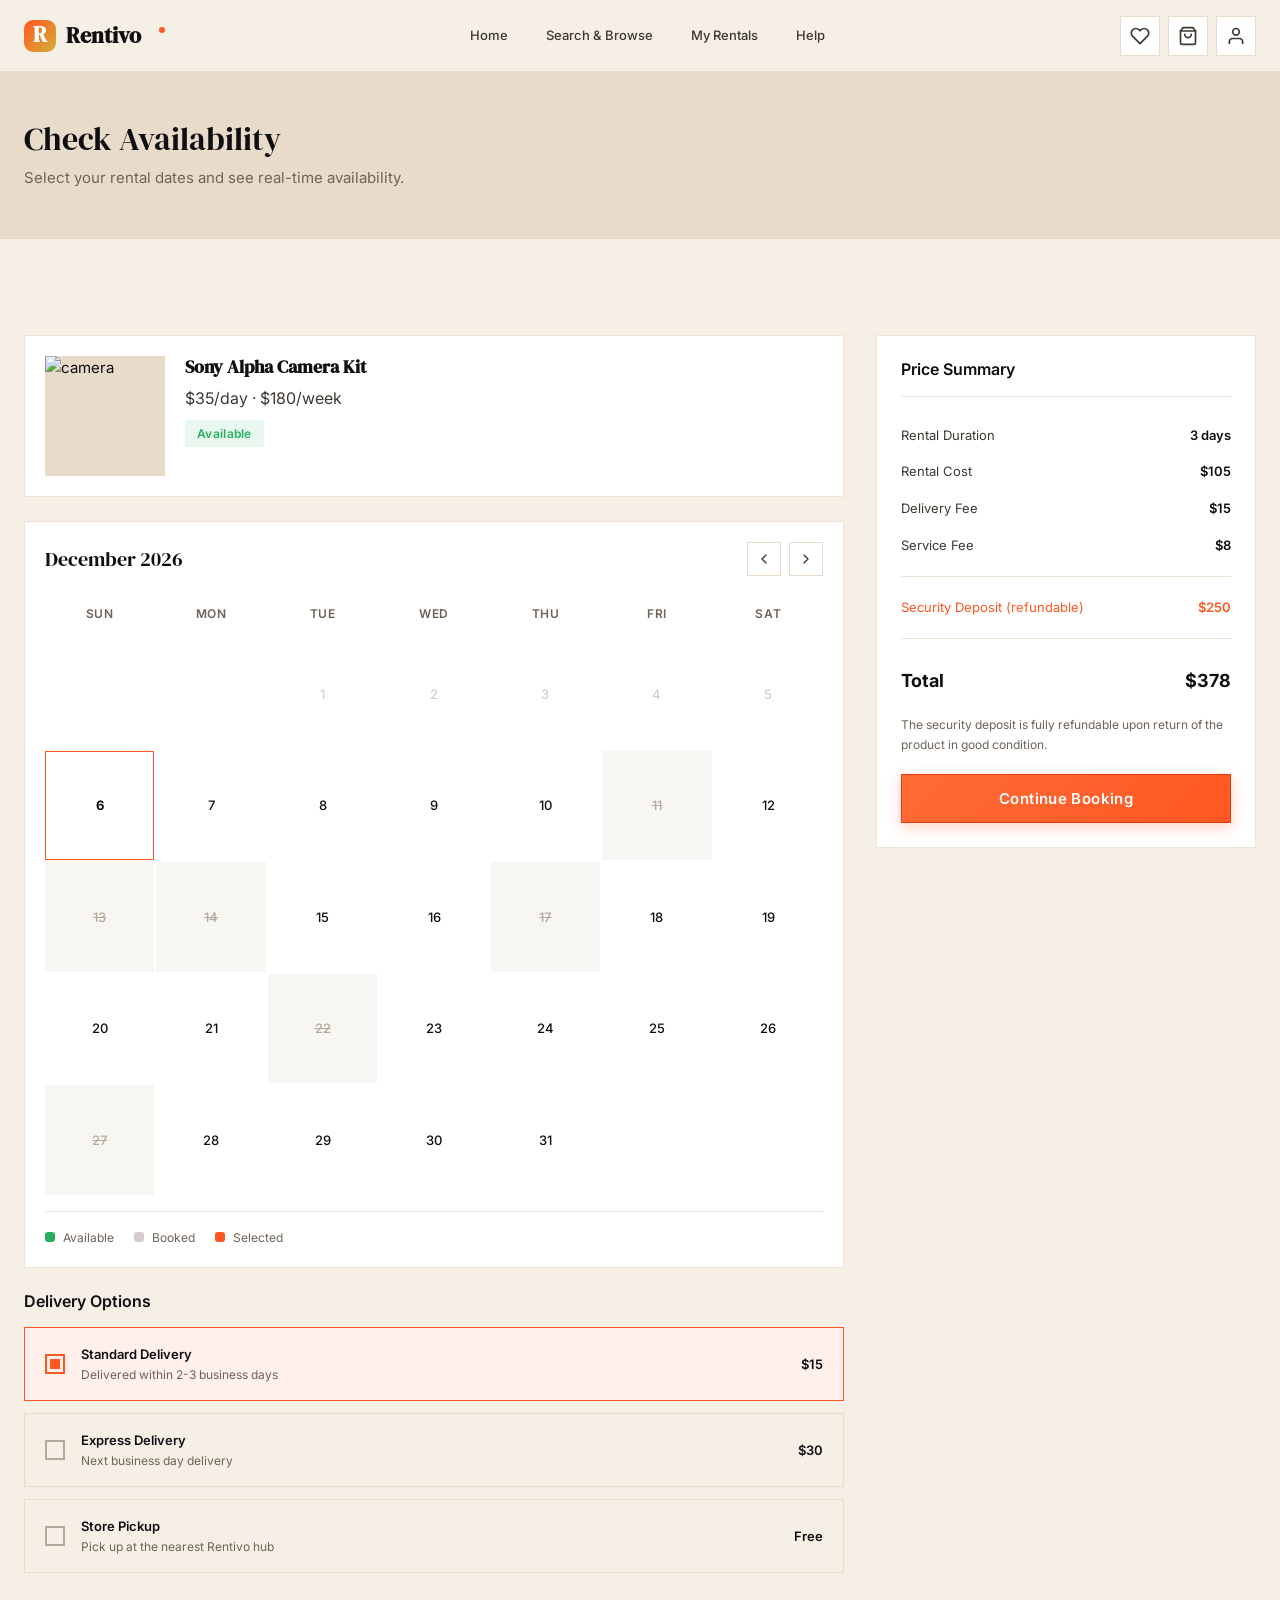
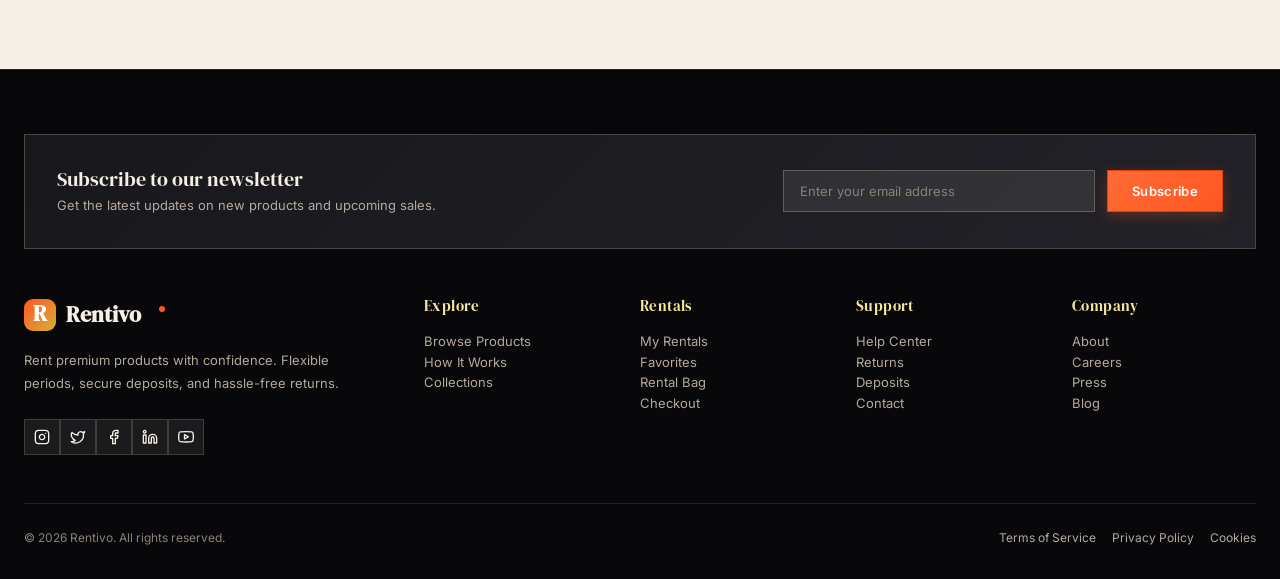
==== commit 4d0d97eb: "AuthFixes" ====
--- a/availability.html
+++ b/availability.html
@@ -24,7 +24,7 @@
       <div class="header__actions">
         <a href="favorites.html" class="header__action-btn" title="Favorites" id="headerFav"><span class="header__badge fav-count" style="display:none">0</span></a>
         <a href="cart.html" class="header__action-btn" title="Rental Bag" id="headerBag"><span class="header__badge bag-count" style="display:none">0</span></a>
-        <a href="profile.html" class="header__action-btn" title="Profile" id="headerProfile"></a>
+        <a href="login.html" class="header__action-btn" title="Profile" id="headerProfile"></a>
         <button class="header__mobile-toggle" id="mobileMenuToggle"></button>
       </div>
     </div>
@@ -55,7 +55,7 @@
     </nav>
     <div class="mobile-menu__divider"></div>
     <div class="mobile-menu__footer">
-      <a href="profile.html" class="btn btn--outline btn--full mobile-menu__action-btn">
+      <a href="login.html" class="btn btn--outline btn--full mobile-menu__action-btn">
         <span id="mobBtnProfile"></span> My Account
       </a>
       <div class="mobile-menu__quick-actions">
--- a/assets/css/style.css
+++ b/assets/css/style.css
@@ -4772,3 +4772,255 @@
 .auth-footer a:hover {
   text-decoration: underline;
 }
+
+/* ============================================
+   RENTIVO — Premium Auth Pages (Login & Signup)
+   ============================================ */
+.auth-page {
+  min-height: 100vh;
+  display: flex;
+  align-items: center;
+  justify-content: center;
+  padding: var(--space-8) var(--space-4);
+  background: radial-gradient(circle at 50% 0%, rgba(255, 87, 34, 0.08) 0%, rgba(212, 175, 55, 0.05) 50%, var(--bg-body, #faf7f2) 100%);
+  position: relative;
+  overflow: hidden;
+}
+
+.auth-page::before {
+  content: '';
+  position: absolute;
+  top: -120px;
+  right: -120px;
+  width: 320px;
+  height: 320px;
+  border-radius: 50%;
+  background: radial-gradient(circle, rgba(255, 87, 34, 0.15), transparent 70%);
+  pointer-events: none;
+}
+
+.auth-page::after {
+  content: '';
+  position: absolute;
+  bottom: -120px;
+  left: -120px;
+  width: 320px;
+  height: 320px;
+  border-radius: 50%;
+  background: radial-gradient(circle, rgba(212, 175, 55, 0.15), transparent 70%);
+  pointer-events: none;
+}
+
+.auth-card {
+  width: 100%;
+  max-width: 480px;
+  background: var(--surface-color, #ffffff);
+  border: 1px solid rgba(0, 0, 0, 0.08);
+  border-radius: 20px;
+  padding: var(--space-8);
+  box-shadow: 0 20px 40px rgba(0, 0, 0, 0.06), 0 2px 6px rgba(0, 0, 0, 0.04);
+  position: relative;
+  z-index: 2;
+  transition: transform 0.3s ease, box-shadow 0.3s ease;
+}
+
+.dark-mode .auth-card {
+  background: #18181c;
+  border-color: rgba(255, 255, 255, 0.08);
+  box-shadow: 0 20px 40px rgba(0, 0, 0, 0.4);
+}
+
+.auth-card__header {
+  text-align: center;
+  margin-bottom: var(--space-6);
+}
+
+.auth-card__logo {
+  display: inline-block;
+  margin-bottom: var(--space-4);
+  transition: transform 0.3s ease;
+}
+
+.auth-card__logo:hover {
+  transform: scale(1.04);
+}
+
+.auth-card__title {
+  font-family: var(--font-heading);
+  font-size: var(--fs-2xl);
+  font-weight: 700;
+  color: var(--text-primary);
+  margin-bottom: var(--space-2);
+}
+
+.auth-card__subtitle {
+  font-size: var(--fs-sm);
+  color: var(--text-secondary);
+}
+
+.social-logins {
+  display: grid;
+  grid-template-columns: 1fr 1fr;
+  gap: var(--space-3);
+  margin-bottom: var(--space-6);
+}
+
+.btn-social {
+  display: inline-flex;
+  align-items: center;
+  justify-content: center;
+  gap: var(--space-3);
+  padding: 12px 16px;
+  border-radius: 12px;
+  border: 1.5px solid var(--border-color, #e0d8cc);
+  background: var(--surface-color, #ffffff);
+  color: var(--text-primary);
+  font-family: var(--font-body);
+  font-size: var(--fs-sm);
+  font-weight: 600;
+  cursor: pointer;
+  transition: all 0.25s ease;
+}
+
+.dark-mode .btn-social {
+  background: #222228;
+  border-color: #33333e;
+}
+
+.btn-social:hover {
+  border-color: var(--orange);
+  color: var(--orange);
+  transform: translateY(-2px);
+  box-shadow: 0 4px 12px rgba(255, 87, 34, 0.12);
+}
+
+.btn-social svg {
+  width: 20px;
+  height: 20px;
+}
+
+.auth-divider {
+  display: flex;
+  align-items: center;
+  margin: var(--space-6) 0;
+  color: var(--text-muted);
+}
+
+.auth-divider::before,
+.auth-divider::after {
+  content: '';
+  flex: 1;
+  border-bottom: 1px solid var(--border-color, #e0d8cc);
+}
+
+.dark-mode .auth-divider::before,
+.dark-mode .auth-divider::after {
+  border-color: #33333e;
+}
+
+.auth-divider span {
+  padding: 0 var(--space-3);
+  font-size: var(--fs-xs);
+  font-weight: 600;
+  text-transform: uppercase;
+  letter-spacing: 0.5px;
+  color: var(--text-secondary);
+}
+
+.auth-card__form {
+  display: flex;
+  flex-direction: column;
+  gap: var(--space-4);
+}
+
+.password-input-wrap {
+  position: relative;
+  display: flex;
+  align-items: center;
+}
+
+.password-input-wrap .form-input {
+  padding-right: 44px;
+  width: 100%;
+}
+
+.toggle-password-btn {
+  position: absolute;
+  right: 12px;
+  background: none;
+  border: none;
+  color: var(--text-secondary);
+  cursor: pointer;
+  padding: 4px;
+  display: flex;
+  align-items: center;
+  justify-content: center;
+  transition: color 0.2s ease;
+}
+
+.toggle-password-btn:hover {
+  color: var(--orange);
+}
+
+.toggle-password-btn svg {
+  width: 18px;
+  height: 18px;
+}
+
+.auth-card__actions {
+  display: flex;
+  align-items: center;
+  justify-content: space-between;
+  font-size: var(--fs-sm);
+}
+
+.checkbox-label {
+  display: flex;
+  align-items: center;
+  gap: var(--space-2);
+  cursor: pointer;
+  user-select: none;
+  font-size: var(--fs-sm);
+  color: var(--text-secondary);
+}
+
+.checkbox-label input[type="checkbox"] {
+  width: 18px;
+  height: 18px;
+  accent-color: var(--orange);
+  cursor: pointer;
+}
+
+.auth-card__link {
+  color: var(--orange);
+  font-weight: 700;
+  text-decoration: none;
+  transition: color 0.2s ease, text-decoration 0.2s ease;
+}
+
+.auth-card__link:hover {
+  color: var(--orange-dark);
+  text-decoration: underline;
+}
+
+.auth-card__link--accent {
+  color: var(--gold-dark, #b8860b);
+  font-weight: 700;
+}
+
+.auth-card__link--accent:hover {
+  color: var(--gold);
+}
+
+.auth-card__footer {
+  margin-top: var(--space-6);
+  padding-top: var(--space-4);
+  border-top: 1px solid var(--border-color, #e0d8cc);
+  text-align: center;
+  font-size: var(--fs-sm);
+  color: var(--text-secondary);
+}
+
+.dark-mode .auth-card__footer {
+  border-color: #33333e;
+}
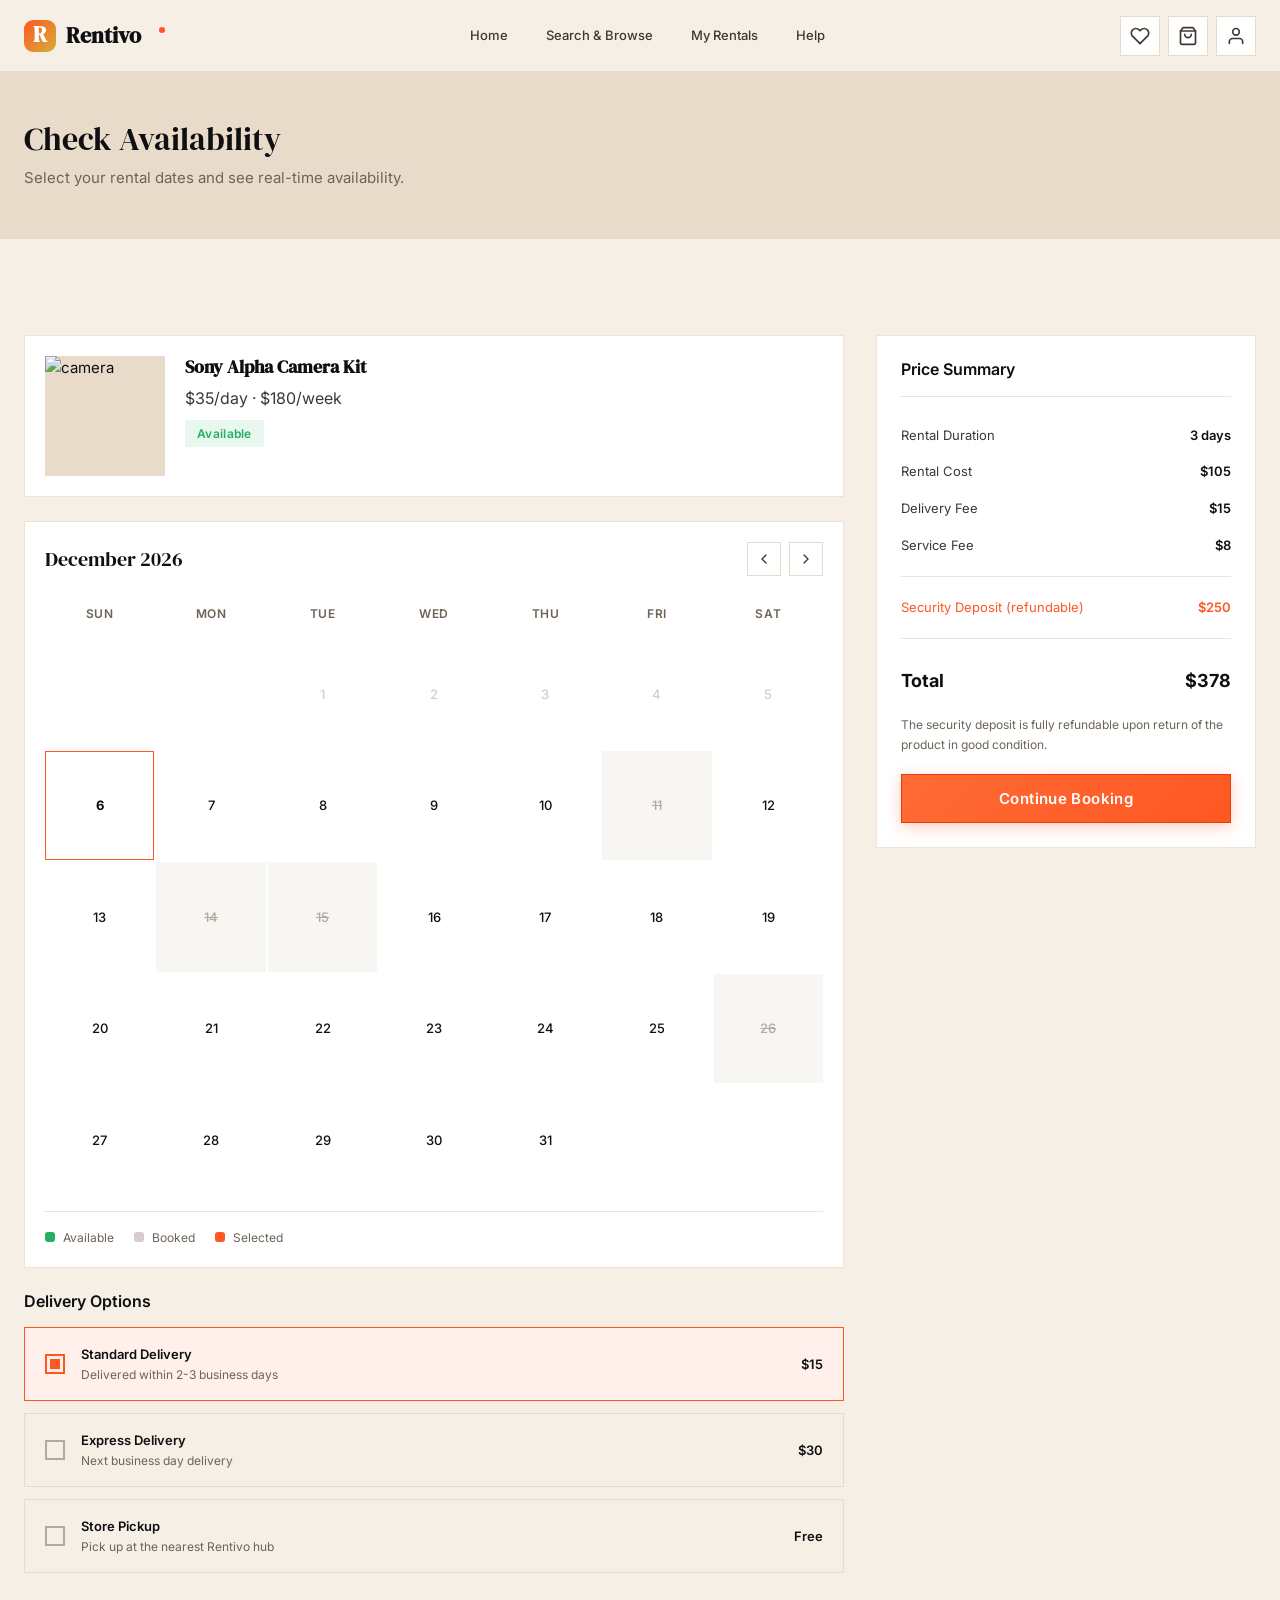
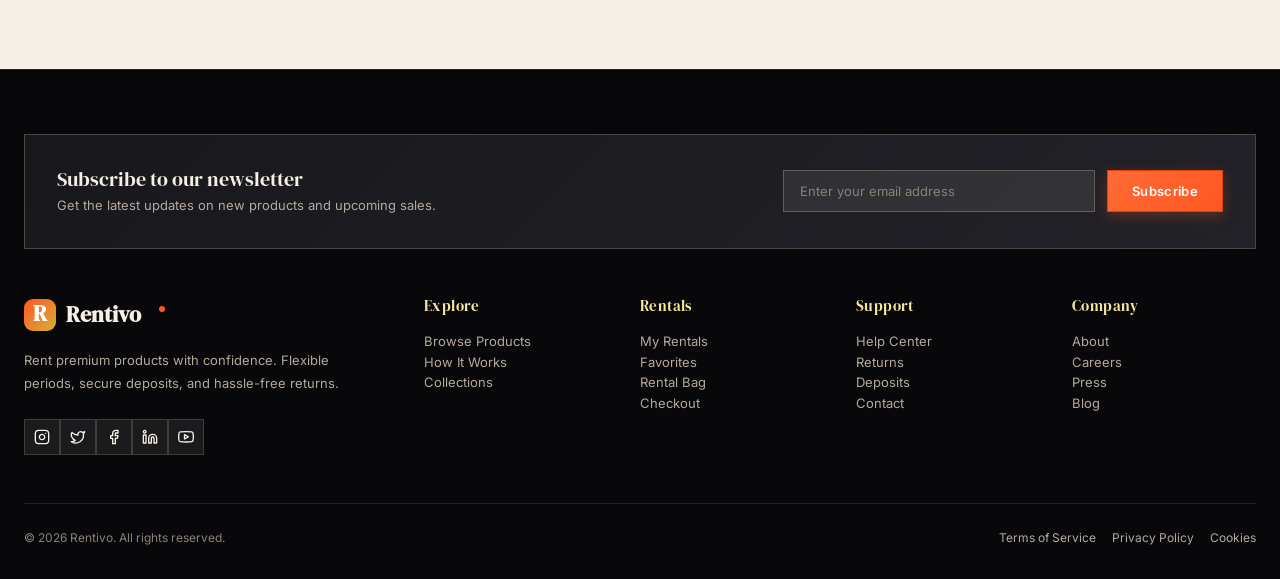
==== commit 772e4a24: "intcorrctions" ====
--- a/availability.html
+++ b/availability.html
@@ -244,6 +244,19 @@
     </div>
   </footer>
 
+  <!-- Back to Top Button -->
+  <button id="backToTop" class="back-to-top" aria-label="Back to top" title="Back to top">
+    <svg class="back-to-top__progress" width="48" height="48" viewBox="0 0 48 48">
+      <circle class="back-to-top__progress-bg" cx="24" cy="24" r="20" fill="none" stroke-width="3"/>
+      <circle class="back-to-top__progress-bar" cx="24" cy="24" r="20" fill="none" stroke-width="3"/>
+    </svg>
+    <span class="back-to-top__icon">
+      <svg viewBox="0 0 24 24" fill="none" stroke="currentColor" stroke-width="2.5" stroke-linecap="round" stroke-linejoin="round">
+        <path d="M18 15l-6-6-6 6"/>
+      </svg>
+    </span>
+  </button>
+
   <script src="assets/js/main.js"></script>
   <script>
     document.getElementById('headerLogo').innerHTML = getRentivoLogo();
--- a/assets/css/style.css
+++ b/assets/css/style.css
@@ -204,6 +204,16 @@
   scroll-behavior: smooth;
   -webkit-text-size-adjust: 100%;
   font-size: 16px;
+  scrollbar-width: none; /* Firefox */
+  -ms-overflow-style: none; /* IE and Edge */
+}
+
+html::-webkit-scrollbar,
+body::-webkit-scrollbar,
+::-webkit-scrollbar {
+  display: none; /* Chrome, Safari, Opera */
+  width: 0;
+  height: 0;
 }
 
 body {
@@ -217,6 +227,8 @@
   -moz-osx-font-smoothing: grayscale;
   overflow-x: hidden;
   min-height: 100vh;
+  scrollbar-width: none;
+  -ms-overflow-style: none;
 }
 
 img {
@@ -1153,7 +1165,7 @@
 
 /* ── Hero Section ── */
 .hero {
-  padding: var(--space-20) 0 var(--space-16);
+  padding: var(--space-8) 0 var(--space-12);
   background: linear-gradient(135deg, var(--cream-light) 0%, var(--cream) 50%, var(--violet-soft) 100%);
   position: relative;
   overflow: hidden;
@@ -1162,18 +1174,19 @@
 .hero::before {
   content: '';
   position: absolute;
-  top: -50%;
-  right: -20%;
-  width: 600px;
-  height: 600px;
-  background: radial-gradient(circle, rgba(108, 92, 231, 0.06) 0%, transparent 70%);
+  top: -40%;
+  right: -15%;
+  width: 500px;
+  height: 500px;
+  background: radial-gradient(circle, rgba(255, 87, 34, 0.08) 0%, transparent 70%);
   border-radius: 50%;
+  pointer-events: none;
 }
 
 .hero__inner {
   display: grid;
-  grid-template-columns: 1fr 1fr;
-  gap: var(--space-16);
+  grid-template-columns: 1.15fr 0.85fr;
+  gap: var(--space-8);
   align-items: center;
 }
 
@@ -1181,26 +1194,79 @@
   max-width: 560px;
 }
 
+.hero__tag {
+  display: inline-flex;
+  align-items: center;
+  gap: var(--space-2);
+  padding: 4px 14px;
+  background: var(--orange-soft);
+  color: var(--orange);
+  border: 1px solid rgba(255, 87, 34, 0.25);
+  border-radius: var(--radius-full);
+  font-size: var(--fs-xs);
+  font-weight: var(--fw-semibold);
+  margin-bottom: var(--space-3);
+  letter-spacing: 0.02em;
+}
+
+.hero__tag-dot {
+  width: 6px;
+  height: 6px;
+  border-radius: 50%;
+  background: var(--orange);
+  animation: heroPulse 2s infinite;
+}
+
+@keyframes heroPulse {
+  0% { transform: scale(0.95); box-shadow: 0 0 0 0 rgba(255, 87, 34, 0.7); }
+  70% { transform: scale(1); box-shadow: 0 0 0 6px rgba(255, 87, 34, 0); }
+  100% { transform: scale(0.95); box-shadow: 0 0 0 0 rgba(255, 87, 34, 0); }
+}
+
 .hero__title {
-  font-size: var(--fs-5xl);
-  line-height: var(--lh-tight);
-  margin-bottom: var(--space-6);
+  font-size: clamp(2rem, 3.2vw, 2.75rem);
+  line-height: 1.15;
+  margin-bottom: var(--space-3.5);
   color: var(--navy);
   letter-spacing: var(--ls-tight);
 }
 
 .hero__subtitle {
-  font-size: var(--fs-lg);
+  font-size: var(--fs-base);
   color: var(--text-secondary);
-  line-height: var(--lh-relaxed);
-  margin-bottom: var(--space-8);
+  line-height: 1.55;
+  margin-bottom: var(--space-5);
   max-width: 480px;
 }
 
 .hero__actions {
   display: flex;
+  gap: var(--space-3);
+  align-items: center;
+  flex-wrap: wrap;
+  margin-bottom: var(--space-4);
+}
+
+.hero__features {
+  display: flex;
+  align-items: center;
   gap: var(--space-4);
   flex-wrap: wrap;
+  font-size: var(--fs-xs);
+  color: var(--text-muted);
+  font-weight: var(--fw-medium);
+}
+
+.hero__feature-item {
+  display: inline-flex;
+  align-items: center;
+  gap: 5px;
+}
+
+.hero__feature-item svg {
+  width: 14px;
+  height: 14px;
+  color: var(--orange);
 }
 
 .hero__visual {
@@ -1212,27 +1278,81 @@
 
 .hero__image-wrapper {
   position: relative;
-  border-radius: var(--radius-2xl);
+  border-radius: var(--radius-xl);
   overflow: hidden;
-  box-shadow: var(--shadow-xl);
-  max-width: 480px;
+  box-shadow: 0 12px 32px rgba(0, 0, 0, 0.12);
+  max-width: 360px;
   width: 100%;
-  aspect-ratio: 4/5;
+  aspect-ratio: 4/3;
   background: var(--cream);
+  border: 1px solid var(--border-color);
+  transition: transform 0.3s ease, box-shadow 0.3s ease;
+}
+
+.hero__image-wrapper:hover {
+  transform: translateY(-4px);
+  box-shadow: 0 16px 40px rgba(0, 0, 0, 0.16);
 }
 
 .hero__image-wrapper svg {
   width: 100%;
   height: 100%;
+  object-fit: cover;
+}
+
+.hero__floating-card {
+  position: absolute;
+  bottom: -14px;
+  left: -14px;
+  background: var(--bg-card);
+  border: 1px solid var(--border-color);
+  padding: 8px 14px;
+  border-radius: var(--radius-lg);
+  box-shadow: var(--shadow-lg);
+  display: flex;
+  align-items: center;
+  gap: 10px;
+  z-index: 2;
+  backdrop-filter: blur(8px);
+}
+
+.hero__floating-icon {
+  width: 34px;
+  height: 34px;
+  border-radius: 50%;
+  background: rgba(255, 193, 7, 0.15);
+  color: #ffc107;
+  display: flex;
+  align-items: center;
+  justify-content: center;
+  flex-shrink: 0;
+}
+
+.hero__floating-icon svg {
+  width: 16px;
+  height: 16px;
+}
+
+.hero__floating-title {
+  font-size: var(--fs-xs);
+  font-weight: var(--fw-bold);
+  color: var(--text-primary);
+  line-height: 1.2;
+}
+
+.hero__floating-sub {
+  font-size: 11px;
+  color: var(--text-muted);
+  line-height: 1.2;
 }
 
 /* Rental Search Panel */
 .rental-search {
   background: var(--bg-secondary);
   border-radius: var(--radius-xl);
-  padding: var(--space-8);
+  padding: var(--space-6) var(--space-8);
   box-shadow: var(--shadow-lg);
-  margin-top: calc(-1 * var(--space-12));
+  margin-top: calc(-1 * var(--space-6));
   position: relative;
   z-index: 10;
   border: 1px solid var(--border-light);
@@ -1463,6 +1583,18 @@
   position: absolute;
   inset: 0;
   background: var(--cream);
+  overflow: hidden;
+}
+
+.collection-card__bg img {
+  width: 100%;
+  height: 100%;
+  object-fit: cover;
+  transition: transform 0.5s ease;
+}
+
+.collection-card:hover .collection-card__bg img {
+  transform: scale(1.08);
 }
 
 .collection-card__bg svg {
@@ -5024,3 +5156,110 @@
 .dark-mode .auth-card__footer {
   border-color: #33333e;
 }
+
+/* ── Back to Top Floating Button ── */
+.back-to-top {
+  position: fixed;
+  bottom: 28px;
+  right: 28px;
+  width: 48px;
+  height: 48px;
+  border-radius: 50%;
+  background: var(--bg-card, #ffffff);
+  color: var(--orange, #ff5722);
+  border: 1px solid var(--border-color, rgba(0, 0, 0, 0.12));
+  box-shadow: 0 6px 20px rgba(0, 0, 0, 0.15);
+  cursor: pointer;
+  display: flex;
+  align-items: center;
+  justify-content: center;
+  opacity: 0;
+  visibility: hidden;
+  transform: translateY(16px) scale(0.9);
+  transition: opacity 0.3s cubic-bezier(0.4, 0, 0.2, 1), 
+              transform 0.3s cubic-bezier(0.4, 0, 0.2, 1), 
+              visibility 0.3s cubic-bezier(0.4, 0, 0.2, 1), 
+              background-color 0.2s ease, 
+              box-shadow 0.2s ease,
+              border-color 0.2s ease;
+  z-index: 9999;
+}
+
+.back-to-top.visible {
+  opacity: 1;
+  visibility: visible;
+  transform: translateY(0) scale(1);
+}
+
+.back-to-top:hover {
+  background: var(--orange, #ff5722);
+  color: #ffffff;
+  border-color: var(--orange, #ff5722);
+  box-shadow: 0 10px 25px rgba(255, 87, 34, 0.4);
+  transform: translateY(-4px) scale(1.05);
+}
+
+.back-to-top:active {
+  transform: translateY(-1px) scale(0.98);
+}
+
+.back-to-top:focus-visible {
+  outline: 2px solid var(--orange, #ff5722);
+  outline-offset: 3px;
+}
+
+.back-to-top__progress {
+  position: absolute;
+  top: 0;
+  left: 0;
+  width: 100%;
+  height: 100%;
+  transform: rotate(-90deg);
+  pointer-events: none;
+}
+
+.back-to-top__progress-bg {
+  stroke: var(--border-color, rgba(0, 0, 0, 0.08));
+}
+
+.back-to-top__progress-bar {
+  stroke: var(--orange, #ff5722);
+  stroke-dasharray: 125.66;
+  stroke-dashoffset: 125.66;
+  transition: stroke-dashoffset 0.1s linear, stroke 0.2s ease;
+}
+
+.back-to-top:hover .back-to-top__progress-bar {
+  stroke: #ffffff;
+}
+
+.back-to-top__icon {
+  display: flex;
+  align-items: center;
+  justify-content: center;
+  z-index: 1;
+}
+
+.back-to-top__icon svg {
+  width: 20px;
+  height: 20px;
+  transition: transform 0.2s ease;
+}
+
+.back-to-top:hover .back-to-top__icon svg {
+  transform: translateY(-2px);
+}
+
+@media (max-width: 768px) {
+  .back-to-top {
+    bottom: 20px;
+    right: 20px;
+    width: 44px;
+    height: 44px;
+  }
+  .back-to-top__progress {
+    width: 44px;
+    height: 44px;
+  }
+}
+
--- a/assets/css/dark-mode.css
+++ b/assets/css/dark-mode.css
@@ -64,11 +64,22 @@
 
 /* Hero */
 body.dark-mode .hero {
-  background: linear-gradient(135deg, #0f1225 0%, #1a1f36 50%, rgba(108, 92, 231, 0.08) 100%);
+  background: linear-gradient(135deg, #0a0a0d 0%, #121217 50%, rgba(255, 87, 34, 0.06) 100%);
 }
 
 body.dark-mode .hero__title {
   color: var(--text-primary);
+}
+
+body.dark-mode .hero__tag {
+  background: rgba(255, 87, 34, 0.15);
+  border-color: rgba(255, 87, 34, 0.3);
+  color: #ff784e;
+}
+
+body.dark-mode .hero__floating-card {
+  background: var(--bg-card);
+  border-color: var(--border-color);
 }
 
 /* Category tiles */
@@ -222,22 +233,15 @@
 }
 
 /* Scrollbar */
+body.dark-mode {
+  scrollbar-width: none;
+  -ms-overflow-style: none;
+}
+
 body.dark-mode ::-webkit-scrollbar {
-  width: 8px;
-  height: 8px;
-}
-
-body.dark-mode ::-webkit-scrollbar-track {
-  background: var(--bg-primary);
-}
-
-body.dark-mode ::-webkit-scrollbar-thumb {
-  background: var(--border-color);
-  border-radius: 4px;
-}
-
-body.dark-mode ::-webkit-scrollbar-thumb:hover {
-  background: var(--gray-400);
+  display: none;
+  width: 0;
+  height: 0;
 }
 
 /* Modal */
@@ -271,3 +275,23 @@
 body.dark-mode .filter-panel {
   background: var(--bg-secondary);
 }
+
+/* Back to Top Dark Mode */
+body.dark-mode .back-to-top {
+  background: var(--bg-card, #18181e);
+  color: var(--orange, #ff5722);
+  border-color: rgba(255, 255, 255, 0.15);
+  box-shadow: 0 6px 20px rgba(0, 0, 0, 0.5);
+}
+
+body.dark-mode .back-to-top:hover {
+  background: var(--orange, #ff5722);
+  color: #ffffff;
+  border-color: var(--orange, #ff5722);
+  box-shadow: 0 10px 25px rgba(255, 87, 34, 0.5);
+}
+
+body.dark-mode .back-to-top__progress-bg {
+  stroke: rgba(255, 255, 255, 0.12);
+}
+
--- a/assets/css/rtl.css
+++ b/assets/css/rtl.css
@@ -42,6 +42,11 @@
 /* Hero */
 body.rtl .hero__inner {
   direction: rtl;
+}
+
+body.rtl .hero__floating-card {
+  left: auto;
+  right: -14px;
 }
 
 /* Search */
@@ -399,3 +404,17 @@
     flex-direction: row-reverse;
   }
 }
+
+/* Back to Top RTL */
+body.rtl .back-to-top {
+  right: auto;
+  left: 28px;
+}
+
+@media (max-width: 768px) {
+  body.rtl .back-to-top {
+    right: auto;
+    left: 20px;
+  }
+}
+
